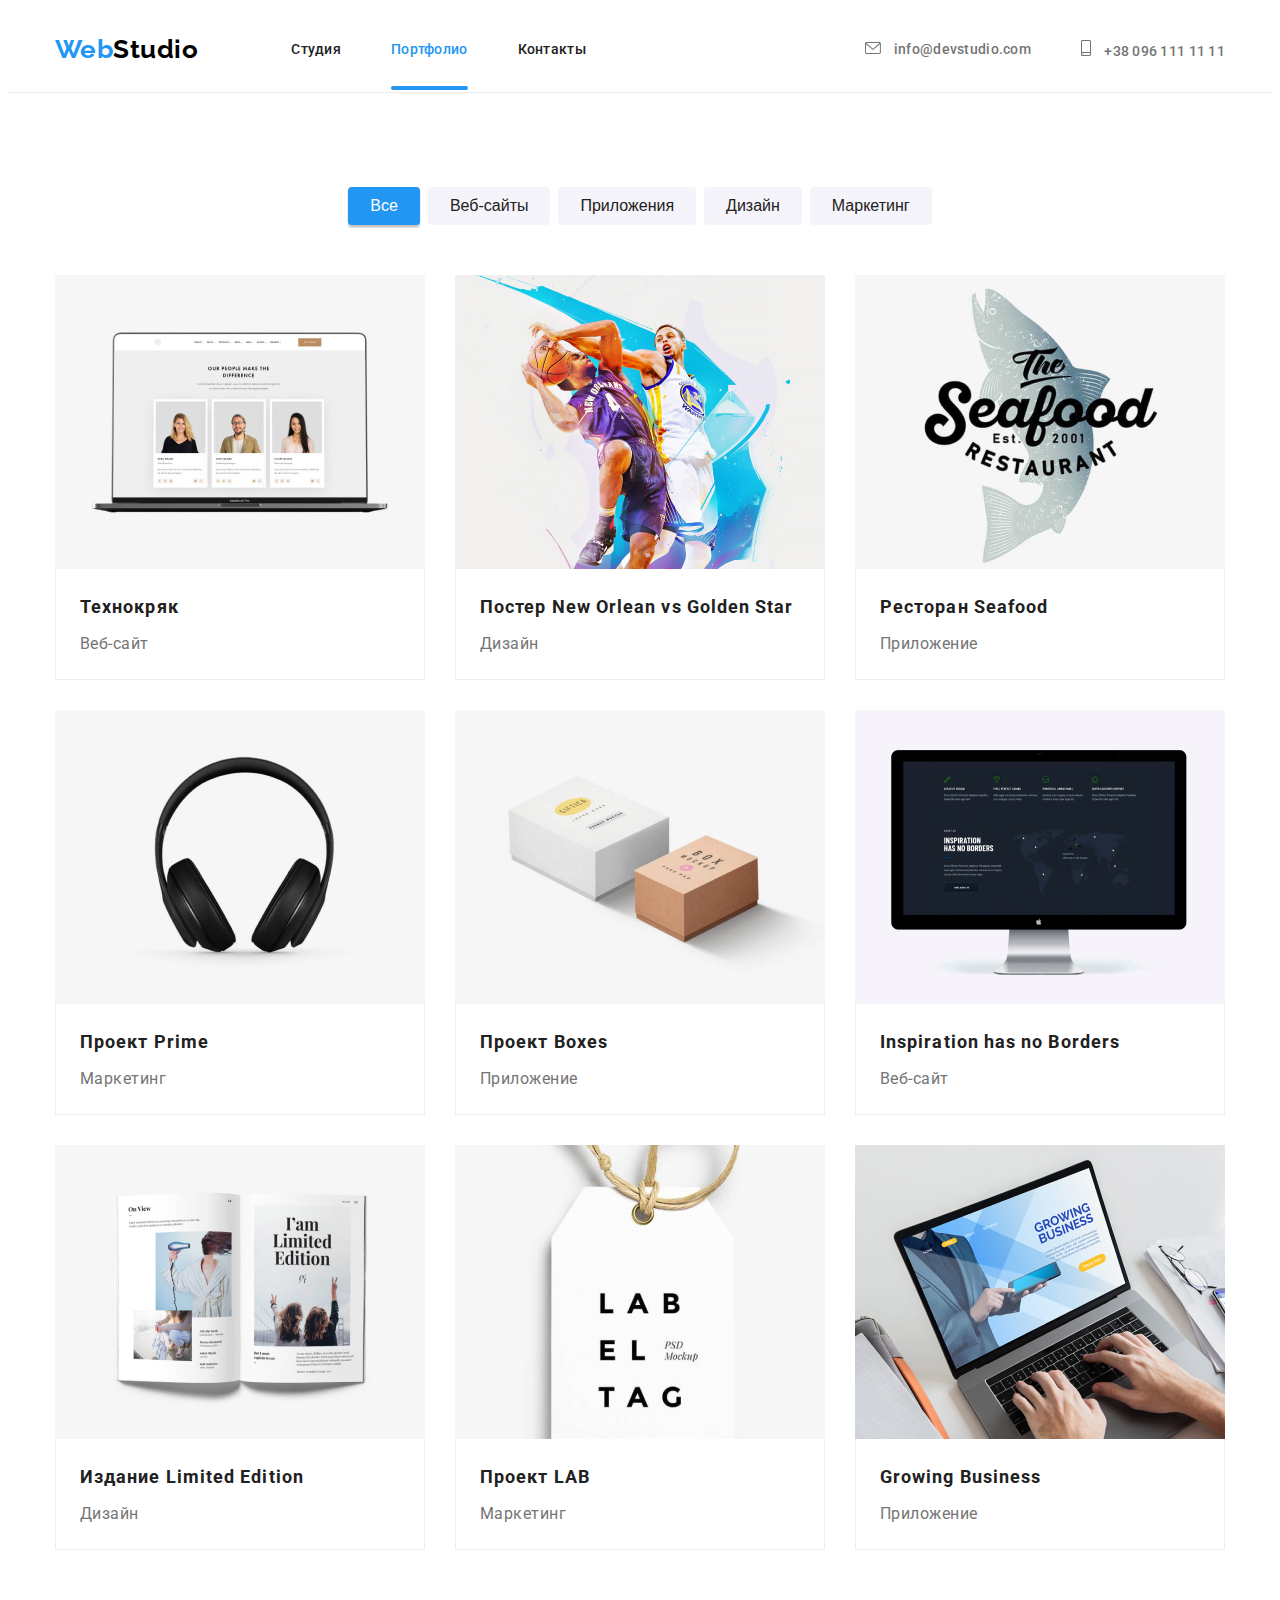
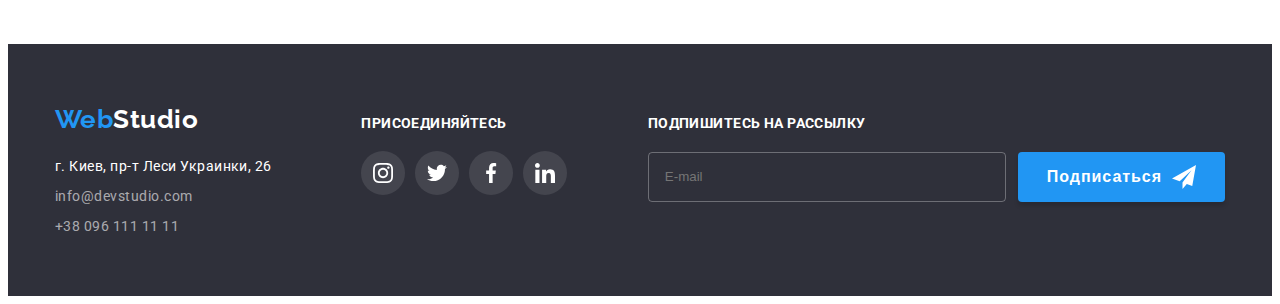
==== portfolio.html @ bd9b0e16 "Клонирует репозиторий" ====
<!DOCTYPE html>
<html lang="ru">
  <head>
    <meta charset="UTF-8" />
    <meta name="viewport" content="width=device-width, initial-scale=1.0" />
    <title>Портфолио</title>
    <link
      rel="stylesheet"
      href="https://cdnjs.cloudflare.com/ajax/libs/modern-normalize/1.0.0/modern-normalize.css"
      integrity="sha512-Zx6MlUMKSVJoQ+83OwhdILe8cSEsCzfqThJd7J/VA2UrK6Ctj85p+xzqfyuNXE5B1k25uUdmJ2OzItbBy9GHAQ=="
      crossorigin="anonymous"
    />
    <link rel="preconnect" href="https://fonts.gstatic.com" />
    <link
      href="https://fonts.googleapis.com/css2?family=Raleway:wght@700&family=Roboto:wght@400;500;700;900&display=swap"
      rel="stylesheet"
    />
    <link rel="stylesheet" href="./css/styles.css" />
  </head>
  <body>
    <!-- шапка с навигацией -->
    <header class="header header-line">
      <div class="container header-style">
        <nav class="nav-flex">
          <a href="./index.html" class="logo"
            >Web<span class="h-studio">Studio</span></a
          >
          <ul class="site-nav">
            <li class="item">
              <a href="./index.html" class="header-link">Студия</a>
            </li>
            <li class="item">
              <a href="./portfolio.html" class="header-link current"
                >Портфолио</a
              >
            </li>
            <li class="item"><a href="#" class="header-link">Контакты</a></li>
          </ul>
        </nav>
        <ul class="container-contacts">
          <li class="item">
            <a
              href="mailto:info@devstudio.com"
              class="header-link contact-me mail"
            >
              <svg class="header-icon" width="16" height="12">
                <use href="./images/icons/symbol-defs.svg#mail"></use>
              </svg>
              info@devstudio.com</a
            >
          </li>
          <li class="item">
            <a href="tel:+380961111111" class="header-link contact-me tel">
              <svg class="header-icon" width="10" height="16">
                <use href="./images/icons/symbol-defs.svg#smartphone"></use>
              </svg>
              +38 096 111 11 11</a
            >
          </li>
        </ul>
      </div>
    </header>

    <main>
      <section class="section portfolio-items">
        <div class="container">
          <h1 class="section-title visually-hidden">Портфолио</h1>
          <!-- кнопки фильтра -->

          <ul class="filter-items">
            <li class="item">
              <button type="button" class="button-secondary current">
                Все
              </button>
            </li>
            <li class="item">
              <button type="button" class="button-secondary">Веб-сайты</button>
            </li>
            <li class="item">
              <button type="button" class="button-secondary">Приложения</button>
            </li>
            <li class="item">
              <button type="button" class="button-secondary">Дизайн</button>
            </li>
            <li class="item">
              <button type="button" class="button-secondary">Маркетинг</button>
            </li>
          </ul>

          <!-- ссылки на работы -->
          <h2 class="section-title visually-hidden">Примеры работ</h2>
          <ul class="portfolio-list">
            <li class="item">
              <a class="portfolio-link" href="#"
                ><div class="portfolio-image">
                  <img
                    src="./images/prtf/prtf1.jpg"
                    alt="Ноутбук с фотографиями людей"
                  />
                  <div class="overlay">
                    <p class="text-portfolio">
                      Технокряк это современная площадка распространения
                      коронавируса. Компании используют эту платформу для
                      цифрового шпионажа и атак на защищённые сервера
                      конкурентов.
                    </p>
                  </div>
                </div>
                <div class="item-description">
                  <h3 class="title">Технокряк</h3>
                  <p class="portfolio-index">Веб-сайт</p>
                </div></a
              >
            </li>
            <li class="item">
              <a class="portfolio-link" href="#"
                ><div class="portfolio-image">
                  <img
                    src="./images/prtf/prtf2.jpg"
                    alt="Два баскетболиста борются за мяч"
                  />
                  <div class="overlay">
                    <p class="text-portfolio">
                      Lorem ipsum dolor sit amet consectetur adipisicing elit.
                      Facilis officia tempora molestias commodi corporis. Sequi
                      laudantium amet deserunt at ipsa atque accusamus enim eos
                      ullam animi, consequatur tenetur perspiciatis
                      necessitatibus!
                    </p>
                  </div>
                </div>
                <div class="item-description">
                  <h3 class="title">Постер New Orlean vs Golden Star</h3>
                  <p class="portfolio-index">Дизайн</p>
                </div></a
              >
            </li>
            <li class="item">
              <a class="portfolio-link" href="#"
                ><div class="portfolio-image">
                  <img
                    src="./images/prtf/prtf3.jpg"
                    alt="Текст на фоне трафарета рыбы"
                  />
                  <div class="overlay">
                    <p class="text-portfolio">
                      Lorem ipsum dolor sit amet consectetur, adipisicing elit.
                      Inventore fuga accusamus eaque magnam soluta aut ducimus
                      dignissimos id blanditiis eveniet natus libero laboriosam
                      doloremque suscipit, optio vitae atque, dolorem non.
                    </p>
                  </div>
                </div>
                <div class="item-description">
                  <h3 class="title">Ресторан Seafood</h3>
                  <p class="portfolio-index">Приложение</p>
                </div></a
              >
            </li>
            <li class="item">
              <a class="portfolio-link" href="#"
                ><div class="portfolio-image">
                  <img src="./images/prtf/prtf4.jpg" alt="Наушники" />
                  <div class="overlay">
                    <p class="text-portfolio">
                      Lorem ipsum dolor sit amet consectetur, adipisicing elit.
                      Inventore fuga accusamus eaque magnam soluta aut ducimus
                      dignissimos id blanditiis eveniet natus libero laboriosam
                      doloremque suscipit, optio vitae atque, dolorem non.
                    </p>
                  </div>
                </div>
                <div class="item-description">
                  <h3 class="title">Проект Prime</h3>
                  <p class="portfolio-index">Маркетинг</p>
                </div></a
              >
            </li>
            <li class="item">
              <a class="portfolio-link" href="#"
                ><div class="portfolio-image">
                  <img
                    src="./images/prtf/prtf5.jpg"
                    alt="Две картонные коробки"
                  />
                  <div class="overlay">
                    <p class="text-portfolio">
                      Lorem ipsum dolor sit amet consectetur, adipisicing elit.
                      Inventore fuga accusamus eaque magnam soluta aut ducimus
                      dignissimos id blanditiis eveniet natus libero laboriosam
                      doloremque suscipit, optio vitae atque, dolorem non.
                    </p>
                  </div>
                </div>
                <div class="item-description">
                  <h3 class="title">Проект Boxes</h3>
                  <p class="portfolio-index">Приложение</p>
                </div></a
              >
            </li>
            <li class="item">
              <a class="portfolio-link" href="#"
                ><div class="portfolio-image">
                  <img src="./images/prtf/prtf6.jpg" alt="Монитор" />
                  <div class="overlay">
                    <p class="text-portfolio">
                      Lorem ipsum dolor sit amet consectetur, adipisicing elit.
                      Inventore fuga accusamus eaque magnam soluta aut ducimus
                      dignissimos id blanditiis eveniet natus libero laboriosam
                      doloremque suscipit, optio vitae atque, dolorem non.
                    </p>
                  </div>
                </div>
                <div class="item-description">
                  <h3 class="title">Inspiration has no Borders</h3>
                  <p class="portfolio-index">Веб-сайт</p>
                </div></a
              >
            </li>
            <li class="item">
              <a class="portfolio-link" href="#"
                ><div class="portfolio-image">
                  <img src="./images/prtf/prtf7.jpg" alt="Розкрытый журнал" />
                  <div class="overlay">
                    <p class="text-portfolio">
                      Lorem ipsum dolor sit amet consectetur, adipisicing elit.
                      Inventore fuga accusamus eaque magnam soluta aut ducimus
                      dignissimos id blanditiis eveniet natus libero laboriosam
                      doloremque suscipit, optio vitae atque, dolorem non.
                    </p>
                  </div>
                </div>
                <div class="item-description">
                  <h3 class="title">Издание Limited Edition</h3>
                  <p class="portfolio-index">Дизайн</p>
                </div></a
              >
            </li>
            <li class="item">
              <a class="portfolio-link" href="#"
                ><div class="portfolio-image">
                  <img src="./images/prtf/prtf8.jpg" alt="Бирка одежды" />
                  <div class="overlay">
                    <p class="text-portfolio">
                      Lorem ipsum dolor sit amet consectetur, adipisicing elit.
                      Inventore fuga accusamus eaque magnam soluta aut ducimus
                      dignissimos id blanditiis eveniet natus libero laboriosam
                      doloremque suscipit, optio vitae atque, dolorem non.
                    </p>
                  </div>
                </div>
                <div class="item-description">
                  <h3 class="title">Проект LAB</h3>
                  <p class="portfolio-index">Маркетинг</p>
                </div></a
              >
            </li>
            <li class="item">
              <a class="portfolio-link" href="#"
                ><div class="portfolio-image">
                  <img
                    src="./images/prtf/prtf9.jpg"
                    alt="Человек работает за ноутбуком, круплый план"
                  />
                  <div class="overlay">
                    <p class="text-portfolio">
                      Lorem ipsum dolor sit amet consectetur, adipisicing elit.
                      Inventore fuga accusamus eaque magnam soluta aut ducimus
                      dignissimos id blanditiis eveniet natus libero laboriosam
                      doloremque suscipit, optio vitae atque, dolorem non.
                    </p>
                  </div>
                </div>
                <div class="item-description">
                  <h3 class="title">Growing Business</h3>
                  <p class="portfolio-index">Приложение</p>
                </div>
              </a>
            </li>
          </ul>
        </div>
      </section>
    </main>

    <!--подвал-->
    <footer class="footer">
      <div class="container">
        <div class="adress-box">
          <a href="./index.html" class="logo"
            >Web<span class="f-studio">Studio</span></a
          >
          <address class="adress">
            <span class="link">г. Киев, пр-т Леси Украинки, 26</span>
            <a class="link" href="mailto:info@devstudio.com"
              >info@devstudio.com</a
            >
            <a class="link" href="tel:+380961111111">+38 096 111 11 11</a>
          </address>
        </div>
        <div class="footer-social">
          <p class="join-in-social">присоединяйтесь</p>
          <ul class="social-list">
            <li class="list">
              <a
                class="icon-link"
                aria-label="instagram"
                href="https://www.instagram.com/sviatoslav.vakarchuk/?hl=uk"
              >
                <svg class="social-icon" width="20" height="20">
                  <use href="./images/icons/symbol-defs.svg#instagram"></use>
                </svg>
              </a>
            </li>
            <li class="list">
              <a
                class="icon-link"
                aria-label="twitter"
                href="https://twitter.com/s_vakarchuk?ref_src=twsrc%5Egoogle%7Ctwcamp%5Eserp%7Ctwgr%5Eauthor"
              >
                <svg class="social-icon" width="20" height="20">
                  <use href="./images/icons/symbol-defs.svg#twitter"></use>
                </svg>
              </a>
            </li>
            <li class="list">
              <a
                class="icon-link"
                aria-label="facebook"
                href="https://www.facebook.com/sviatoslav.vakarchuk/"
              >
                <svg class="social-icon" width="20" height="20">
                  <use href="./images/icons/symbol-defs.svg#facebook"></use>
                </svg>
              </a>
            </li>
            <li class="list">
              <a
                class="icon-link"
                aria-label="linkedin"
                href="https://ua.linkedin.com/"
              >
                <svg class="social-icon" width="20" height="20">
                  <use href="./images/icons/symbol-defs.svg#linkedin"></use>
                </svg>
              </a>
            </li>
          </ul>
        </div>
        <div class="join-spam">
          <div class="input-position">
            <label for="f-email">
              <span class="text">Подпишитесь на рассылку</span>
              <input
                class="input"
                type="email"
                name="email"
                id="f-email"
                placeholder="E-mail"
              />
            </label>
          </div>
          <div class="b-container">
            <button class="f-button">
              <span class="text">Подписаться</span>
              <svg class="icon-send" width="24" height="24">
                <use href="./images/icons/symbol-defs.svg#icon-send"></use>
              </svg>
            </button>
          </div>
        </div>
      </div>
    </footer>
  </body>
</html>
---- css/styles.css ----
/* common */

*,
*::before,
*::after {
  box-sizing: border-box;
}

:root {
  --main-text-color: #757575;
  --secondary-text-color: #212121;
  --accent-color: #2196f3;

  --animation-duration: 250ms;
  --animation-type: cubic-bezier(0.4, 0, 0.2, 1);
}

body {
  background-color: #ffffff;
  color: #757575;
  font-family: Roboto, sans-serif;
  letter-spacing: 0.03em;
}

ul {
  list-style: none;
  margin-top: 0;
  margin-bottom: 0;
  padding: 0;
}

a {
  text-decoration: none;
  outline: none;
}

p,
h3,
h2 {
  margin-top: 0;
  margin-bottom: 0;
}

img {
  display: block;
  max-width: 100%;
  height: auto;
}

.container {
  /* outline: 2px solid gold; */
  width: 1200px;
  margin: 0 auto;
  padding-right: 15px;
  padding-left: 15px;
}

.section-title {
  color: var(--secondary-text-color);
  font-weight: 700;
  font-size: 36px;
  line-height: 1.17;
  text-align: center;
  letter-spacing: 0.03em;
}
/* основной цвет текста 757575, 100 % */
/* вторичный цвет текста 212121, 100 % */
/* акцент 2196F3, 100 % */
/* лого хедер 000000, 100 % */

/* фон FFFFFF, 100% */
/* футер + герой 2F303A, 100% */

/* хедер */
/* стилизация лого */
.header > .container {
  display: flex;
  align-items: center;
}

.logo {
  color: var(--accent-color);
  font-family: Raleway;

  font-weight: 700;
  font-size: 26px;
  line-height: 1.2;
  margin-right: 93px;
}
.h-studio {
  color: #000000;
}
.f-studio {
  color: #ffffff;
}
/* навигация */
.nav-flex {
  display: flex;
  align-items: center;
}
.site-nav {
  display: flex;
}
.site-nav > .item:not(:last-child) {
  margin-right: 50px;
}

.header-link {
  padding: 32px 0;
  display: block;
  transition: color var(--animation-duration) var(--animation-type);
}

.site-nav .header-link {
  position: relative;
}

.site-nav .header-link::after {
  content: '';

  position: absolute;
  bottom: 0;
  left: 0;
  display: block;
  width: 100%;
  height: 4px;
  border-bottom-left-radius: 2px;
  border-bottom-right-radius: 2px;
  border-top-left-radius: 2px;
  border-top-right-radius: 2px;
  background-color: var(--accent-color);
  opacity: 0;

  transition: opacity var(--animation-duration) var(--animation-type);
}

.current.header-link::after,
.site-nav .header-link:focus::after,
.site-nav .header-link:hover::after {
  opacity: 1;
}

.site-nav a {
  color: var(--secondary-text-color);

  font-weight: 500;
  font-size: 14px;
  line-height: 1.14;
  letter-spacing: 0.02em;

  /* background-color: tomato; */
}

.site-nav .current {
  color: var(--accent-color);
}

.site-nav a:hover,
.site-nav a:focus {
  cursor: pointer;
  color: var(--accent-color);
}

/* контакты хедер */

.container-contacts {
  display: flex;
  margin-left: auto;
  margin-right: 0;
  align-items: center;
}

.container-contacts .item {
  display: flex;
  align-items: center;
  /* fill: currentColor; */
}

.header-icon {
  margin-right: 10px;
  fill: currentColor;
}
.contact-me {
  color: var(--main-text-color);

  font-weight: 500;
  font-size: 14px;
  line-height: 1.14;
  letter-spacing: 0.02em;
  transition: color var(--animation-duration) var(--animation-type);
}

.mail {
  margin-left: auto;
  margin-right: 50px;
}
.tel {
  margin-right: 0;
  margin-left: 0;
}

.contact-me:hover,
.contact-me:focus {
  cursor: pointer;
  color: var(--accent-color);
}

/* герой */
.hero {
  /* background-color: #2f303a; */
  background-color: #c4c4c4;
  color: #ffffff;
}
.hero-bg-img {
  max-width: 1600px;
  height: 600px;
  background-image: linear-gradient(
      to right,
      rgba(47, 48, 58, 0.4),
      rgba(47, 48, 58, 0.4)
    ),
    url('../images/hero/hero-bg-img.jpg');
  margin-right: auto;
  margin-left: auto;
}

.hero .container {
  text-align: center;
  padding-top: 200px;
  padding-bottom: 200px;
}

.hero-title {
  font-weight: 900;
  font-size: 44px;
  line-height: 1.36;
  letter-spacing: 0.06em;
  text-transform: uppercase;
  margin: 0 auto;

  width: 696px;
}

.button {
  width: 200px;
  height: 50px;
  border-radius: 4px;
  border: none;
  cursor: pointer;
  margin-top: 30px;

  background-color: var(--accent-color);
  color: #ffffff;
  font-family: inherit;

  font-weight: 700;
  font-size: 16px;
  line-height: 1.87;
  letter-spacing: 0.06em;
}

/* модальное окно с формами */

.backdrop {
  position: fixed;
  top: 0;
  left: 0;
  width: 100%;
  height: 100%;
  background-color: rgba(0, 0, 0, 0.2);

  transition: opacity var(--animation-duration) var(--animation-type);
}

.modal {
  position: absolute;

  display: flex;
  flex-direction: column;
  align-items: center;
  padding-bottom: 40px;

  width: 528px;

  left: 50%;
  top: 50%;
  transform: translate(-50%, -50%);

  background-color: #ffffff;
  box-shadow: 0px 1px 3px rgba(0, 0, 0, 0.12), 0px 1px 1px rgba(0, 0, 0, 0.14),
    0px 2px 1px rgba(0, 0, 0, 0.2);
  border-radius: 4px;
}

.close-modal {
  margin-top: 8px;
  margin-right: 8px;
  margin-left: auto;
  cursor: pointer;

  height: 30px;
  width: 30px;
  border-radius: 50%;
  border: 1px solid rgba(0, 0, 0, 0.1);
  background-color: #ffffff;

  transition: color var(--animation-duration) var(--animation-type);
}

.close-modal:hover,
.close-modal:focus {
  color: var(--accent-color);
}

.modal .title {
  margin-top: 2px;
  /* margin-left: 40px;
  margin-right: 40px; */
  font-weight: 700;
  font-size: 20px;
  line-height: 1.15;
  letter-spacing: 0.03em;
  color: var(--secondary-text-color);
}

.modal-form {
  width: 448px;
  margin-top: 12px;
}

.modal-form .item:not(:last-child) {
  margin-bottom: 12px;
}

.form-name {
  display: block;
  font-weight: 400;
  font-size: 12px;
  line-height: 1.17;
  letter-spacing: 0.01em;
  color: var(--main-text-color);
}

.icon-position {
  position: relative;
  margin-top: 4px;
}

.modal-icon {
  position: absolute;
  left: 14px;
  top: 50%;
  transform: translateY(-50%);

  transition: fill var(--animation-duration) var(--animation-type);
}

.input {
  display: block;

  width: 100%;
  border: 1px solid rgba(33, 33, 33, 0.2);
  border-radius: 4px;
  padding-top: 10px;
  padding-bottom: 10px;
  padding-left: 42px;

  transition: border var(--animation-duration) var(--animation-type);
}

.item:focus-within .input,
.item:focus-within .modal-icon,
.item:hover .input,
.item:hover .modal-icon {
  cursor: pointer;
  border-color: var(--accent-color);
  fill: var(--accent-color);
}

.textarea::placeholder {
  font-size: 12px;
  line-height: 1.167;
  letter-spacing: 0.01em;

  color: rgba(117, 117, 117, 0.5);
}
.textarea {
  display: block;
  padding: 11px 16px;
  resize: none;
  width: 100%;

  border: 1px solid rgba(33, 33, 33, 0.2);
  border-radius: 4px;
}

.checkbox-btn .form-name {
  font-weight: 400;
  font-size: 14px;
  line-height: 1.7;
  letter-spacing: 0.03em;

  color: var(--main-text-color);
}

.form-name .link {
  color: var(--accent-color);
  text-decoration: underline;
}

.ghost-icon::before {
  content: '';
  display: inline-flex;
  margin-right: 8.38px;
  background-image: url(../images/icons/checkbox.svg);
  width: 16px;
  height: 15px;
}

.checkbox:checked + .ghost-icon::before {
  background-image: url(../images/icons/checkbox-check.svg);
}

.checkbox-btn {
  display: flex;
  flex-direction: column;
  align-items: center;
  margin-top: 20px;
}

.submit-btn {
  margin-top: 30px;
  background-color: var(--accent-color);
  box-shadow: 0px 4px 4px rgba(0, 0, 0, 0.15);
  border-radius: 4px;
  border: none;
}

.submit-btn .text {
  display: block;
  font-weight: 700;
  font-size: 16px;
  line-height: 1.87;
  text-align: center;
  letter-spacing: 0.06em;
  color: #ffffff;
  padding: 10px 55px;
}

.is-hidden {
  opacity: 0;
  pointer-events: none;
}

/* особенности */
.visually-hidden {
  position: absolute;
  clip: rect(0 0 0 0);
  width: 1px;
  height: 1px;
  margin: -1px;
}

.section-features {
  padding-top: 96px;
  /* padding-bottom: 94px; */
}

.features-list {
  display: flex;
  text-align: left;
}

.features-list .item::before {
  content: '';
  display: inline-block;
  background-color: #f5f4fa;
  width: 270px;
  height: 120px;
  margin-bottom: 30px;
  border-radius: 4px;
  background-position: 50% 50%;
  background-repeat: no-repeat;
  background-size: 70px 70px;
}
.features-list .antena::before {
  background-image: url('../images/icons/antena.svg');
}

.features-list .clock::before {
  background-image: url('../images/icons/clock.svg');
}

.features-list .diagram::before {
  background-image: url('../images/icons/diagram.svg');
}

.features-list .astronaut::before {
  background-image: url('../images/icons/astronaut.svg');
}

.features-list > .item:not(:last-child) {
  margin-right: 30px;
}

.features-list .title {
  color: var(--secondary-text-color);
  font-weight: 700;
  font-size: 14px;
  line-height: 1.14;
  text-transform: uppercase;
}

.features-list .text {
  font-weight: 400;
  font-size: 14px;
  line-height: 1.71;
  margin-top: 10px;
}

/* чем мы занимаемся */
.work-description {
  padding-top: 94px;
  padding-bottom: 94px;
}

/* .container > .what-we-do {
  width: 376px;
  margin-left: auto;
  margin-right: auto;
} */

.description-list {
  display: flex;
  margin-top: 50px;
}

.description-list .item {
  position: relative;
  width: 370px;
}

.overlay .text {
  font-weight: bold;
  font-size: 14px;
  line-height: 1.14;
  text-align: center;
  letter-spacing: 0.03em;
  text-transform: uppercase;
  color: #ffffff;
}

.description-list .overlay {
  position: absolute;
  left: 0;
  bottom: 0;
  width: 100%;
  padding-top: 27px;
  padding-bottom: 27px;
  background-color: rgba(47, 48, 58, 0.8);
}

.description-list .item:not(:last-child) {
  margin-right: 30px;
}

/* наша команда */
.our-team {
  background-color: #f5f4fa;
  padding-top: 94px;
  padding-bottom: 94px;
}

/* .container .team {
  width: 264px;
  margin-left: auto;
  margin-right: auto;
} */

.ot-list {
  display: flex;
  justify-content: space-around;
  margin-top: 50px;
}

.ot-list .item {
  background-color: #fff;
  border-radius: 0 0 4px 4px;
  box-shadow: 0px 1px 3px rgba(0, 0, 0, 0.12), 0px 1px 1px rgba(0, 0, 0, 0.14),
    0px 2px 1px rgba(0, 0, 0, 0.2);
}
.ot-list .item:not(:last-child) {
  margin-right: 30px;
}

.ot-list .title {
  color: var(--secondary-text-color);
  font-weight: 500;
  font-size: 16px;
  line-height: 1.9;
  text-align: center;
  margin-top: 30px;
  height: 19px;
}
.ot-list .position {
  font-weight: 400;
  font-size: 16px;
  line-height: 1.9;
  text-align: center;
  margin-top: 10px;
  margin-bottom: 16px;
  height: 19px;
}

.item .social-list {
  margin-left: 32px;
  margin-right: 32px;
  margin-bottom: 30px;
}

.social-list {
  display: flex;
  /* width: 270px; */
  padding: 0;
  margin: 0;
}

.social-list .list:not(:last-child) {
  margin-right: 10px;
}

.icon-link {
  display: inline-flex;
  align-items: center;
  justify-content: center;
  padding: 0;
  border: none;
  height: 44px;
  width: 44px;
  border-radius: 50%;
  background-color: #ffffff;
  color: #afb1b8;
  transition: all var(--animation-duration) var(--animation-type);
}

.social-icon {
  fill: currentColor;
}

.icon-link:hover,
.icon-link:focus {
  background-color: var(--accent-color);
  color: #ffffff;
}

/* постоянные клиенты */

.container-clients {
  padding-top: 94px;
  padding-bottom: 94px;
}

.list-clients {
  display: flex;

  margin-top: 50px;
}

.item-client {
  display: flex;
}

.link-client {
  border: 1px solid #afb1b8;
  border-radius: 4px;
  width: 170px;
  height: 90px;

  display: inline-flex;
  align-items: center;
  justify-content: center;
  color: #afb1b8;
  transition: all var(--animation-duration) var(--animation-type);
}

.icon-client {
  fill: currentColor;
}

.link-client:hover,
.link-client:focus {
  color: var(--accent-color);
  border-color: var(--accent-color);
}

.item-client:not(:last-child) {
  margin-right: 30px;
}

/* подвал */
.footer {
  background-color: #2f303a;
  padding-top: 60px;
  padding-bottom: 60px;
}

.footer .container {
  display: flex;
  align-items: baseline;
}

.adress-box {
  display: flex;
  flex-direction: column;
  align-items: flex-start;
}

.adress {
  display: flex;
  flex-direction: column;
  align-items: flex-start;
  color: #ffffff;
  font-style: normal;
  font-weight: 400;
  font-size: 14px;
  line-height: 1.71;
  margin-top: 20px;
}
.adress .link {
  height: 21px;
}

.adress .link:not(:first-child) {
  margin-top: 9px;
}

.adress a {
  color: rgba(255, 255, 255, 0.6);
  font-weight: 400;
  font-size: 14px;
  line-height: 1.71;
}

.join-in-social {
  text-transform: uppercase;
  color: #ffffff;
  font-style: normal;
  font-weight: 700;
  font-size: 14px;
  line-height: 1.14;
  letter-spacing: 0.03em;
}

.footer-social {
  margin-left: 70px;
  /* margin-top: 12px; */
}

.footer-social .social-list {
  margin-top: 20px;
}

.footer-social .icon-link {
  background-color: rgba(255, 255, 255, 0.1);
  color: #ffffff;
  transition: background-color var(--animation-duration) var(--animation-type);
}

.social-icon {
  fill: currentColor;
}

.footer-social .icon-link:hover,
.footer-social .icon-link:focus {
  background-color: var(--accent-color);
}

.join-spam {
  display: flex;
  margin-right: 0;
  margin-left: auto;
}

.input-position {
  width: 358px;
  margin-right: 12px;
}

.input-position .input {
  padding-left: 16px;
  height: 50px;
  border: 1px solid rgba(255, 255, 255, 0.3);
  border-radius: 4px;
  margin-top: 20px;
  background-color: transparent;
  color: #ffffff;
}

.join-spam .text {
  font-weight: 700;
  font-size: 14px;
  line-height: 1.14;
  letter-spacing: 0.03em;
  text-transform: uppercase;
  color: #ffffff;
}

.b-container {
  display: flex;
}

.f-button {
  display: flex;
  align-items: center;
  text-align: center;

  /* width: 200px;
  height: 50px; */
  border-radius: 4px;
  border: none;
  cursor: pointer;

  padding: 10px 29px;

  background-color: var(--accent-color);
  color: #ffffff;
  box-shadow: 0px 4px 4px rgba(0, 0, 0, 0.15);
  align-self: flex-end;
}

.f-button .text {
  display: block;
  text-transform: none;
  font-weight: 700;
  font-size: 16px;
  line-height: 1.87;
  letter-spacing: 0.06em;
}

.icon-send {
  fill: currentColor;
  margin-left: 10px;
}

/* нижнее подчеркивание хедера в портфолио */
.header-line {
  border-bottom: 1px solid #ececec;
}

/* кнопки портфолио */
.portfolio-items {
  padding-top: 94px;
  padding-bottom: 94px;
}

.filter-items {
  display: flex;
  justify-content: center;
  margin-bottom: 50px;
}

.button-secondary {
  background-color: #f5f4fa;
  color: var(--secondary-text-color);
  font-weight: 500;
  font-size: 16px;
  line-height: 1.62;
  cursor: pointer;
  padding: 6px 22px;
  border: none;
  border-radius: 4px;

  text-align: center;

  transition: all var(--animation-duration) var(--animation-type);
}

.filter-items .item:not(:last-child) {
  margin-right: 8px;
}

.filter-items .current,
.button-secondary:hover,
.button-secondary:focus {
  background-color: var(--accent-color);
  color: #ffffff;
  box-shadow: 0px 2px 2px 0px rgba(0, 0, 0, 0.12),
    0px 1px 2px 0px rgba(0, 0, 0, 0.08), 0px 3px 1px 0px rgba(0, 0, 0, 0.1);
}

/* портфолио */

.portfolio-list {
  /* margin-top: 50px; */
  display: flex;
  flex-wrap: wrap;
  margin-right: -30px;
  margin-top: -30px;
  /* justify-content: space-around; */
}

.portfolio-list .item {
  text-align: left;
  margin-right: 30px;
  margin-top: 30px;
  flex-basis: calc(100% / 3 - 30px);
}

.portfolio-link {
  display: block;
  transition: box-shadow var(--animation-duration) var(--animation-type);
}

.portfolio-image {
  position: relative;
  overflow: hidden;
}

.text-portfolio {
  font-weight: 400;
  font-size: 18px;
  line-height: 1.56;
  letter-spacing: 0.03em;
  color: #ffffff;
  text-align: left;
}

.portfolio-image .overlay {
  position: absolute;

  display: flex;

  width: 100%;
  height: 294px;
  background: rgba(33, 150, 243, 0.9);
  padding-right: 24px;
  padding-left: 24px;
  transition: transform var(--animation-duration) var(--animation-type);
  align-items: center;
}

.portfolio-link:focus .overlay,
.portfolio-link:hover .overlay {
  transform: translateY(-100%);
}

.portfolio-link:hover,
.portfolio-link:focus {
  box-shadow: 1px 4px 6px 0px rgba(0, 0, 0, 0.16),
    0px 4px 4px 0px rgba(0, 0, 0, 0.06), 0px 1px 1px 0px rgba(0, 0, 0, 0.12);
}

/* .portfolio-list .item:not(:nth-child(-n + 3)) {
  margin-top: 30px;
} */

.item-description {
  border-right: 1px solid #eeeeee;
  border-bottom: 1px solid #eeeeee;
  border-left: 1px solid #eeeeee;
  padding: 20px 24px;
}

.portfolio-list .title {
  color: var(--secondary-text-color);

  font-weight: 700;
  font-size: 18px;
  line-height: 2;
  letter-spacing: 0.06em;
}

.portfolio-index {
  color: var(--main-text-color);
  font-weight: 400;
  font-size: 16px;
  line-height: 1.87;
  display: inline-block;
  margin-top: 4px;
}
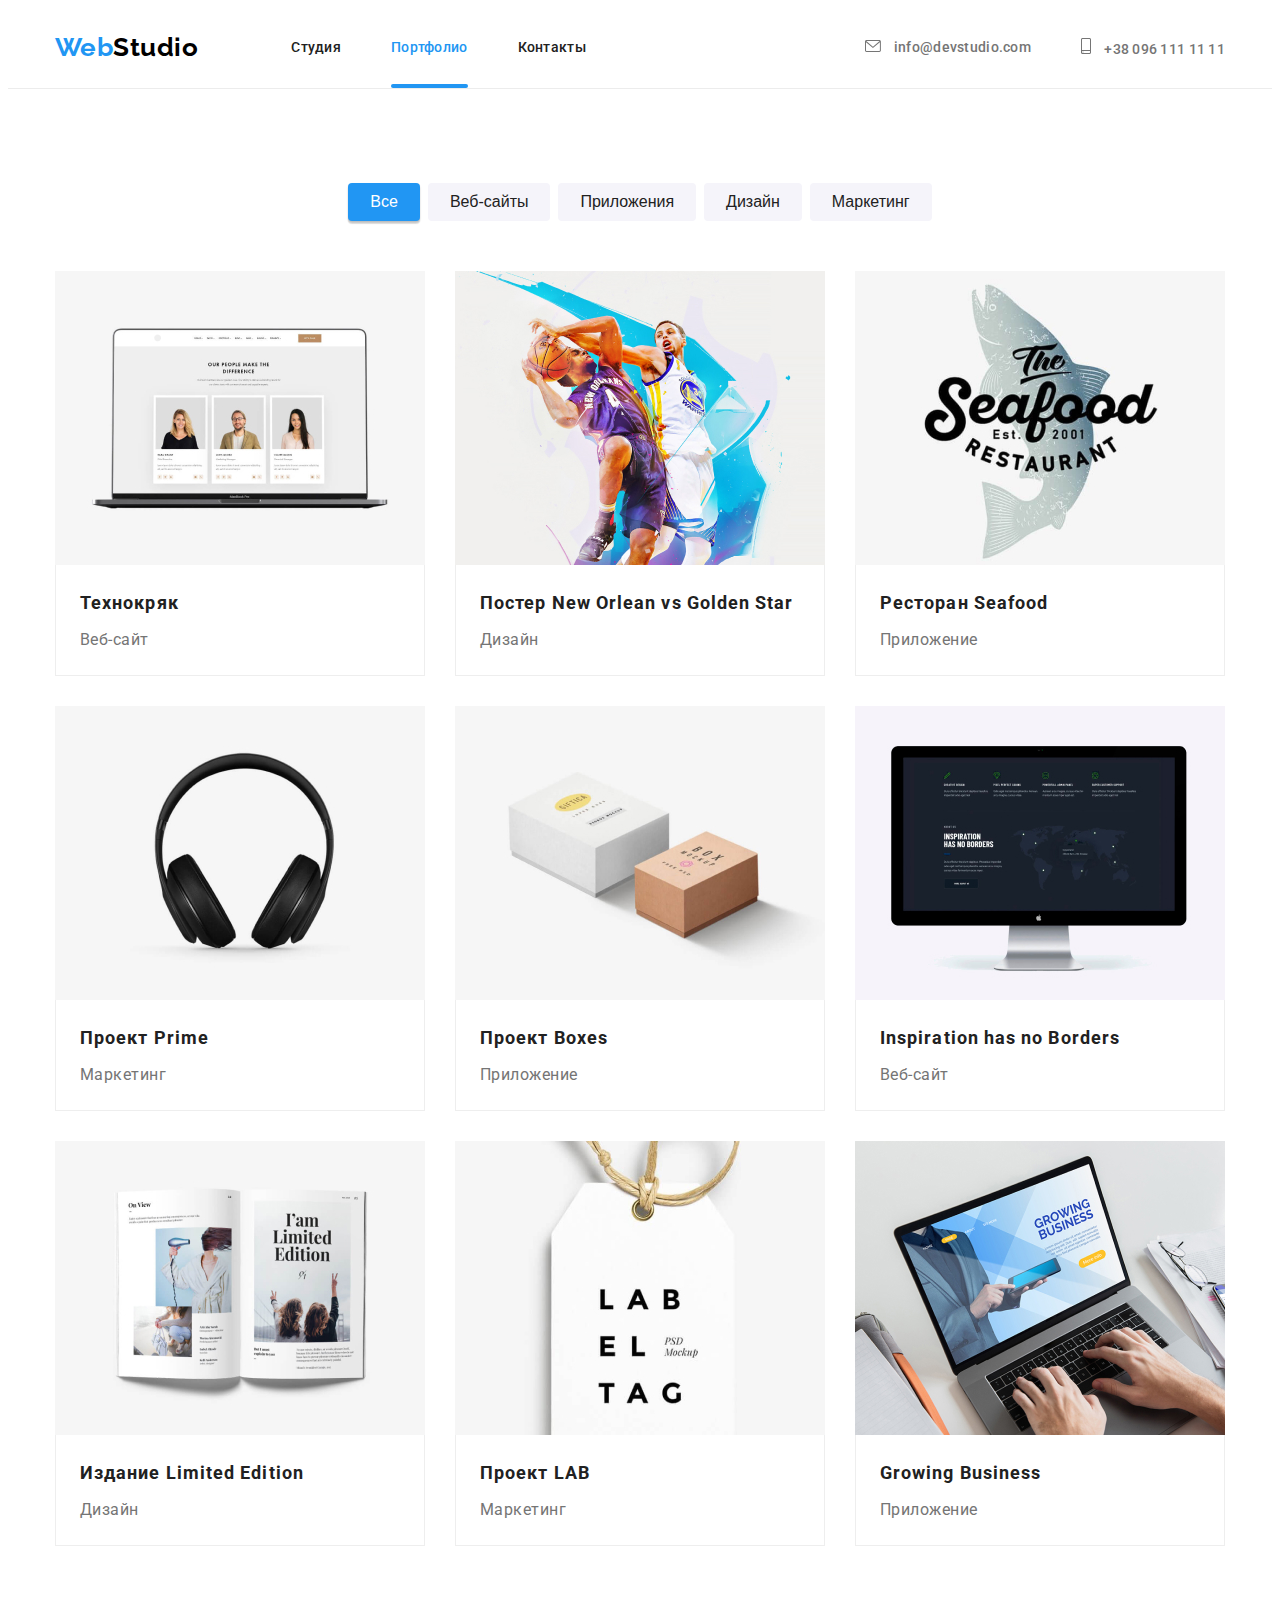
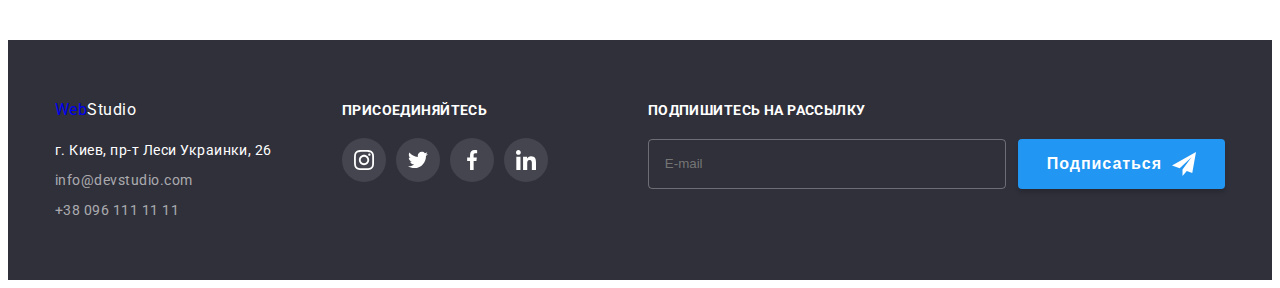
==== commit f39f5b61: "меняет класы в хедере портфолио по БЭМу" ====
--- a/portfolio.html
+++ b/portfolio.html
@@ -20,38 +20,38 @@
   <body>
     <!-- шапка с навигацией -->
     <header class="header header-line">
-      <div class="container header-style">
-        <nav class="nav-flex">
-          <a href="./index.html" class="logo"
-            >Web<span class="h-studio">Studio</span></a
+      <div class="container header-container">
+        <nav class="navigation">
+          <a href="./index.html" class="navigation-logo"
+            >Web<span class="navigation-text">Studio</span></a
           >
-          <ul class="site-nav">
-            <li class="item">
+          <ul class="navigation-list">
+            <li class="navigation-item">
               <a href="./index.html" class="header-link">Студия</a>
             </li>
-            <li class="item">
-              <a href="./portfolio.html" class="header-link current"
+            <li class="navigation-item">
+              <a href="./portfolio.html" class="header-link navigation-current"
                 >Портфолио</a
               >
             </li>
-            <li class="item"><a href="#" class="header-link">Контакты</a></li>
+            <li class="navigation-item">
+              <a href="#" class="header-link">Контакты</a>
+            </li>
           </ul>
         </nav>
-        <ul class="container-contacts">
-          <li class="item">
-            <a
-              href="mailto:info@devstudio.com"
-              class="header-link contact-me mail"
-            >
-              <svg class="header-icon" width="16" height="12">
+
+        <ul class="contacts">
+          <li class="contacts-item">
+            <a href="mailto:info@devstudio.com" class="contacts-link mail">
+              <svg class="contacts-icon" width="16" height="12">
                 <use href="./images/icons/symbol-defs.svg#mail"></use>
               </svg>
               info@devstudio.com</a
             >
           </li>
-          <li class="item">
-            <a href="tel:+380961111111" class="header-link contact-me tel">
-              <svg class="header-icon" width="10" height="16">
+          <li class="contacts-item">
+            <a href="tel:+380961111111" class="contacts-link tel">
+              <svg class="contacts-icon" width="10" height="16">
                 <use href="./images/icons/symbol-defs.svg#smartphone"></use>
               </svg>
               +38 096 111 11 11</a
--- a/css/styles.css
+++ b/css/styles.css
@@ -73,12 +73,18 @@
 
 /* хедер */
 /* стилизация лого */
-.header > .container {
+
+.header-container {
   display: flex;
   align-items: center;
 }
 
-.logo {
+.navigation {
+  display: flex;
+  align-items: center;
+}
+
+.navigation-logo {
   color: var(--accent-color);
   font-family: Raleway;
 
@@ -87,21 +93,18 @@
   line-height: 1.2;
   margin-right: 93px;
 }
-.h-studio {
+
+.navigation-text {
   color: #000000;
 }
-.f-studio {
-  color: #ffffff;
-}
+
 /* навигация */
-.nav-flex {
-  display: flex;
-  align-items: center;
-}
-.site-nav {
-  display: flex;
-}
-.site-nav > .item:not(:last-child) {
+
+.navigation-list {
+  display: flex;
+}
+
+.navigation-item:not(:last-child) {
   margin-right: 50px;
 }
 
@@ -111,11 +114,17 @@
   transition: color var(--animation-duration) var(--animation-type);
 }
 
-.site-nav .header-link {
+.header-link {
   position: relative;
-}
-
-.site-nav .header-link::after {
+  color: var(--secondary-text-color);
+
+  font-weight: 500;
+  font-size: 14px;
+  line-height: 1.14;
+  letter-spacing: 0.02em;
+}
+
+.header-link::after {
   content: '';
 
   position: absolute;
@@ -134,53 +143,43 @@
   transition: opacity var(--animation-duration) var(--animation-type);
 }
 
-.current.header-link::after,
-.site-nav .header-link:focus::after,
-.site-nav .header-link:hover::after {
+.navigation-current::after,
+.header-link:focus::after,
+.header-link:hover::after {
   opacity: 1;
 }
 
-.site-nav a {
-  color: var(--secondary-text-color);
-
-  font-weight: 500;
-  font-size: 14px;
-  line-height: 1.14;
-  letter-spacing: 0.02em;
-
-  /* background-color: tomato; */
-}
-
-.site-nav .current {
+.navigation-current {
   color: var(--accent-color);
 }
 
-.site-nav a:hover,
-.site-nav a:focus {
+.header-link:hover,
+.header-link:focus {
   cursor: pointer;
   color: var(--accent-color);
 }
 
 /* контакты хедер */
 
-.container-contacts {
+.contacts {
   display: flex;
   margin-left: auto;
   margin-right: 0;
   align-items: center;
 }
 
-.container-contacts .item {
+.contacts-item {
   display: flex;
   align-items: center;
   /* fill: currentColor; */
 }
 
-.header-icon {
+.contacts-icon {
   margin-right: 10px;
   fill: currentColor;
 }
-.contact-me {
+
+.contacts-link {
   color: var(--main-text-color);
 
   font-weight: 500;
@@ -199,8 +198,8 @@
   margin-left: 0;
 }
 
-.contact-me:hover,
-.contact-me:focus {
+.contacts-link:hover,
+.contacts-link:focus {
   cursor: pointer;
   color: var(--accent-color);
 }
@@ -715,6 +714,19 @@
   align-items: flex-start;
 }
 
+.foter-logo {
+  color: var(--accent-color);
+  font-family: Raleway;
+
+  font-weight: 700;
+  font-size: 26px;
+  line-height: 1.2;
+  /* margin-right: 93px; */
+}
+
+.f-studio {
+  color: #ffffff;
+}
 .adress {
   display: flex;
   flex-direction: column;
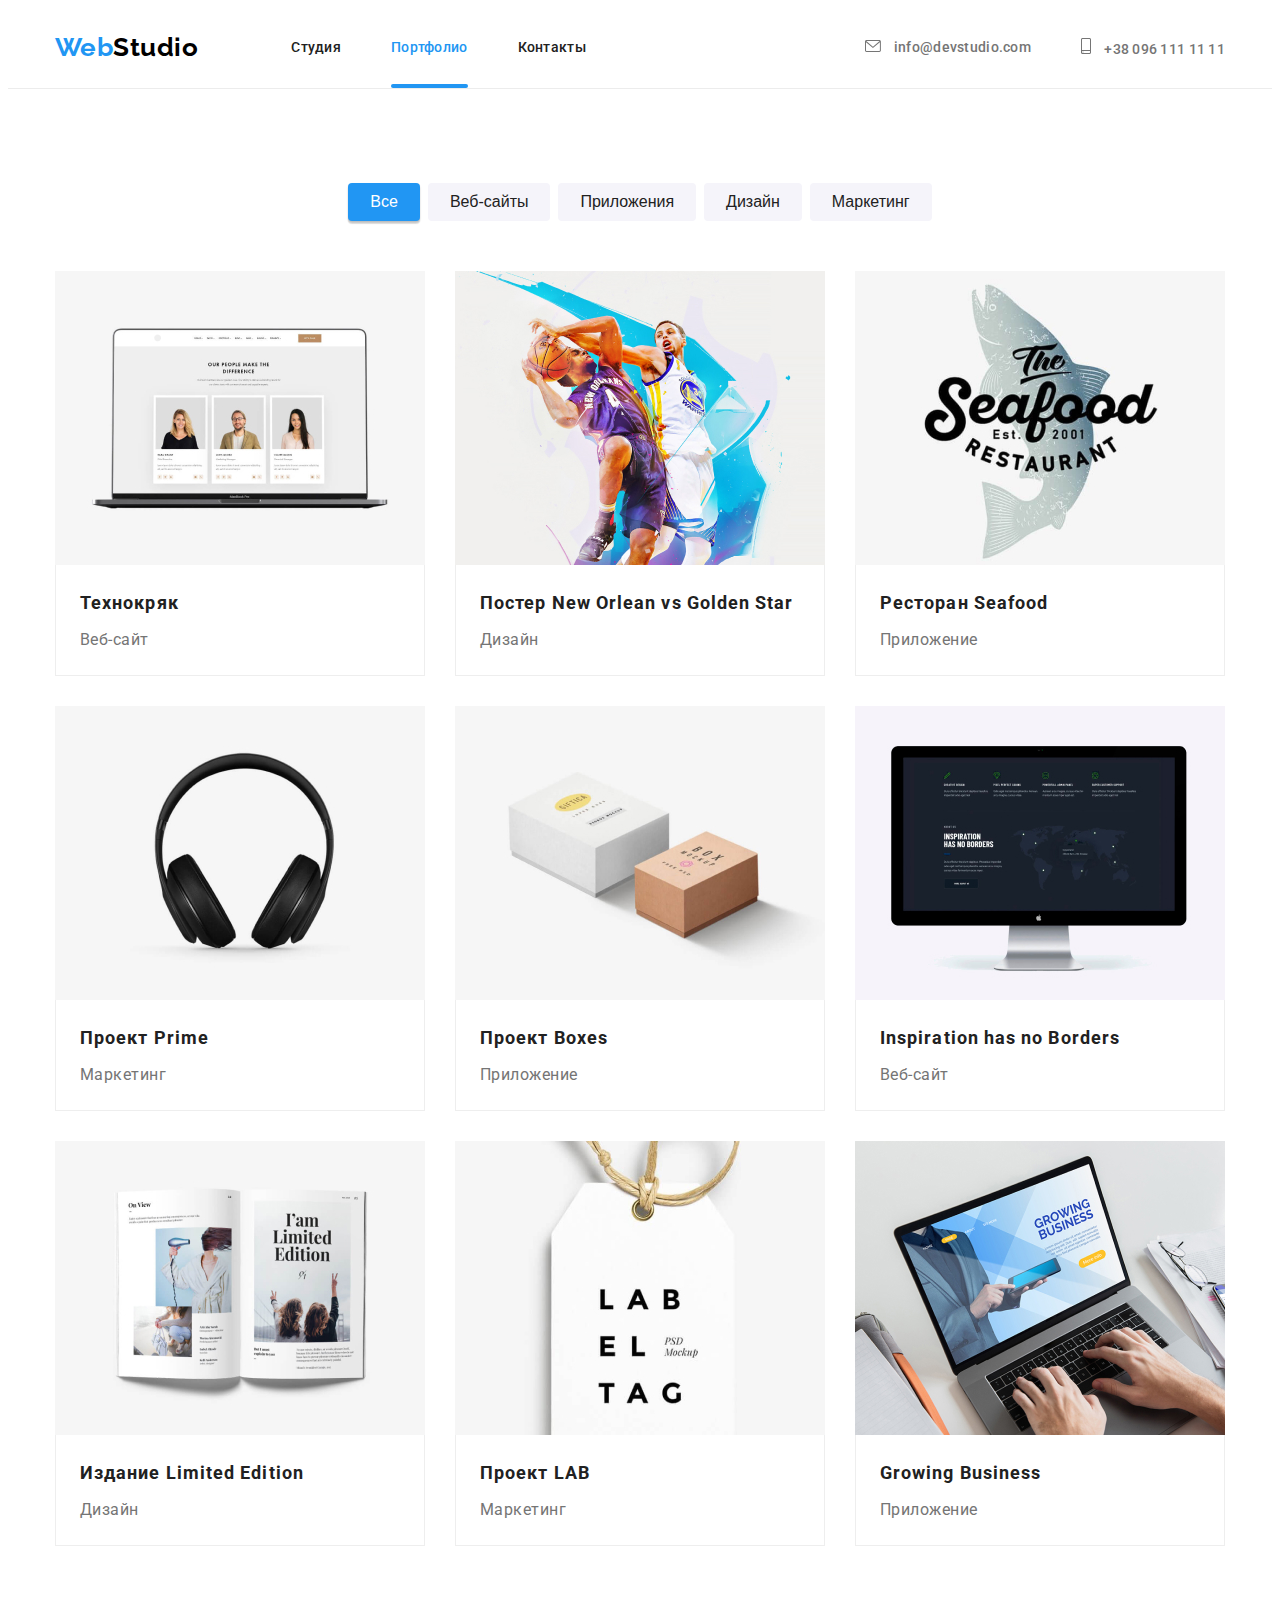
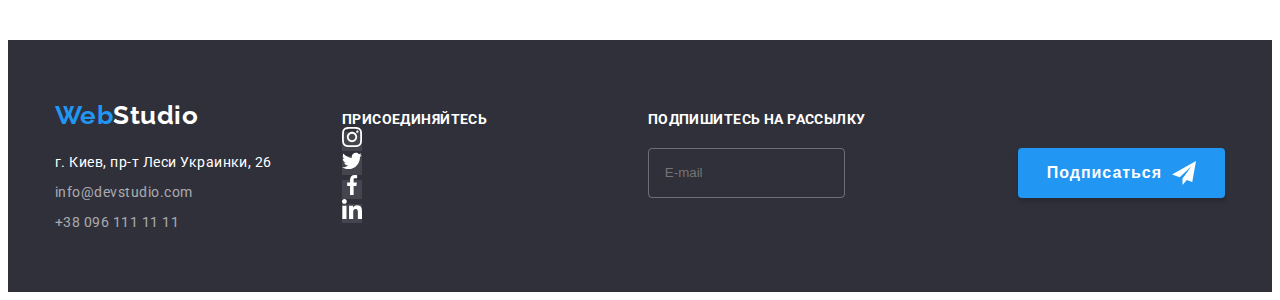
==== commit 455ce171: "изменяет имена класов в 3 секциях по БЭМу" ====
--- a/portfolio.html
+++ b/portfolio.html
@@ -286,7 +286,7 @@
     <footer class="footer">
       <div class="container">
         <div class="adress-box">
-          <a href="./index.html" class="logo"
+          <a href="./index.html" class="foter-logo"
             >Web<span class="f-studio">Studio</span></a
           >
           <address class="adress">
--- a/css/styles.css
+++ b/css/styles.css
@@ -63,13 +63,6 @@
   text-align: center;
   letter-spacing: 0.03em;
 }
-/* основной цвет текста 757575, 100 % */
-/* вторичный цвет текста 212121, 100 % */
-/* акцент 2196F3, 100 % */
-/* лого хедер 000000, 100 % */
-
-/* фон FFFFFF, 100% */
-/* футер + герой 2F303A, 100% */
 
 /* хедер */
 /* стилизация лого */
@@ -171,7 +164,6 @@
 .contacts-item {
   display: flex;
   align-items: center;
-  /* fill: currentColor; */
 }
 
 .contacts-icon {
@@ -206,10 +198,10 @@
 
 /* герой */
 .hero {
-  /* background-color: #2f303a; */
   background-color: #c4c4c4;
   color: #ffffff;
 }
+
 .hero-bg-img {
   max-width: 1600px;
   height: 600px;
@@ -223,7 +215,7 @@
   margin-left: auto;
 }
 
-.hero .container {
+.hero-container {
   text-align: center;
   padding-top: 200px;
   padding-bottom: 200px;
@@ -240,7 +232,7 @@
   width: 696px;
 }
 
-.button {
+.hero-button {
   width: 200px;
   height: 50px;
   border-radius: 4px;
@@ -291,7 +283,7 @@
   border-radius: 4px;
 }
 
-.close-modal {
+.modal-close {
   margin-top: 8px;
   margin-right: 8px;
   margin-left: auto;
@@ -306,15 +298,13 @@
   transition: color var(--animation-duration) var(--animation-type);
 }
 
-.close-modal:hover,
-.close-modal:focus {
+.modal-close:hover,
+.modal-close:focus {
   color: var(--accent-color);
 }
 
-.modal .title {
+.modal-title {
   margin-top: 2px;
-  /* margin-left: 40px;
-  margin-right: 40px; */
   font-weight: 700;
   font-size: 20px;
   line-height: 1.15;
@@ -354,7 +344,7 @@
   transition: fill var(--animation-duration) var(--animation-type);
 }
 
-.input {
+.modal-input {
   display: block;
 
   width: 100%;
@@ -367,9 +357,9 @@
   transition: border var(--animation-duration) var(--animation-type);
 }
 
-.item:focus-within .input,
+.item:focus-within .modal-input,
 .item:focus-within .modal-icon,
-.item:hover .input,
+.item:hover .modal-input,
 .item:hover .modal-icon {
   cursor: pointer;
   border-color: var(--accent-color);
@@ -402,7 +392,7 @@
   color: var(--main-text-color);
 }
 
-.form-name .link {
+.modal-link {
   color: var(--accent-color);
   text-decoration: underline;
 }
@@ -427,7 +417,7 @@
   margin-top: 20px;
 }
 
-.submit-btn {
+.modal-button {
   margin-top: 30px;
   background-color: var(--accent-color);
   box-shadow: 0px 4px 4px rgba(0, 0, 0, 0.15);
@@ -435,7 +425,7 @@
   border: none;
 }
 
-.submit-btn .text {
+.modal-button-text {
   display: block;
   font-weight: 700;
   font-size: 16px;
@@ -460,9 +450,8 @@
   margin: -1px;
 }
 
-.section-features {
+.features {
   padding-top: 96px;
-  /* padding-bottom: 94px; */
 }
 
 .features-list {
@@ -470,7 +459,7 @@
   text-align: left;
 }
 
-.features-list .item::before {
+.features-item::before {
   content: '';
   display: inline-block;
   background-color: #f5f4fa;
@@ -498,11 +487,11 @@
   background-image: url('../images/icons/astronaut.svg');
 }
 
-.features-list > .item:not(:last-child) {
+.features-item:not(:last-child) {
   margin-right: 30px;
 }
 
-.features-list .title {
+.features-title {
   color: var(--secondary-text-color);
   font-weight: 700;
   font-size: 14px;
@@ -510,7 +499,7 @@
   text-transform: uppercase;
 }
 
-.features-list .text {
+.features-text {
   font-weight: 400;
   font-size: 14px;
   line-height: 1.71;
@@ -518,28 +507,22 @@
 }
 
 /* чем мы занимаемся */
-.work-description {
+.occupation {
   padding-top: 94px;
   padding-bottom: 94px;
 }
 
-/* .container > .what-we-do {
-  width: 376px;
-  margin-left: auto;
-  margin-right: auto;
-} */
-
-.description-list {
+.occupation-list {
   display: flex;
   margin-top: 50px;
 }
 
-.description-list .item {
+.occupation-item {
   position: relative;
   width: 370px;
 }
 
-.overlay .text {
+.occupation-text {
   font-weight: bold;
   font-size: 14px;
   line-height: 1.14;
@@ -549,7 +532,7 @@
   color: #ffffff;
 }
 
-.description-list .overlay {
+.occupation-overlay {
   position: absolute;
   left: 0;
   bottom: 0;
@@ -559,40 +542,34 @@
   background-color: rgba(47, 48, 58, 0.8);
 }
 
-.description-list .item:not(:last-child) {
+.occupation-item:not(:last-child) {
   margin-right: 30px;
 }
 
 /* наша команда */
-.our-team {
+.team {
   background-color: #f5f4fa;
   padding-top: 94px;
   padding-bottom: 94px;
 }
 
-/* .container .team {
-  width: 264px;
-  margin-left: auto;
-  margin-right: auto;
-} */
-
-.ot-list {
+.team-list {
   display: flex;
   justify-content: space-around;
   margin-top: 50px;
 }
 
-.ot-list .item {
+.team-item {
   background-color: #fff;
   border-radius: 0 0 4px 4px;
   box-shadow: 0px 1px 3px rgba(0, 0, 0, 0.12), 0px 1px 1px rgba(0, 0, 0, 0.14),
     0px 2px 1px rgba(0, 0, 0, 0.2);
 }
-.ot-list .item:not(:last-child) {
+.team-item:not(:last-child) {
   margin-right: 30px;
 }
 
-.ot-list .title {
+.team-title {
   color: var(--secondary-text-color);
   font-weight: 500;
   font-size: 16px;
@@ -601,7 +578,8 @@
   margin-top: 30px;
   height: 19px;
 }
-.ot-list .position {
+
+.team-position {
   font-weight: 400;
   font-size: 16px;
   line-height: 1.9;
@@ -611,24 +589,22 @@
   height: 19px;
 }
 
-.item .social-list {
+.social {
   margin-left: 32px;
   margin-right: 32px;
   margin-bottom: 30px;
 }
 
-.social-list {
-  display: flex;
-  /* width: 270px; */
+.social {
+  display: flex;
   padding: 0;
-  margin: 0;
-}
-
-.social-list .list:not(:last-child) {
+}
+
+.social-item:not(:last-child) {
   margin-right: 10px;
 }
 
-.icon-link {
+.social-link {
   display: inline-flex;
   align-items: center;
   justify-content: center;
@@ -646,8 +622,8 @@
   fill: currentColor;
 }
 
-.icon-link:hover,
-.icon-link:focus {
+.social-link:hover,
+.social-link:focus {
   background-color: var(--accent-color);
   color: #ffffff;
 }
@@ -721,7 +697,6 @@
   font-weight: 700;
   font-size: 26px;
   line-height: 1.2;
-  /* margin-right: 93px; */
 }
 
 .f-studio {
@@ -765,10 +740,9 @@
 
 .footer-social {
   margin-left: 70px;
-  /* margin-top: 12px; */
-}
-
-.footer-social .social-list {
+}
+
+.footer-social .f-social-list {
   margin-top: 20px;
 }
 
@@ -778,7 +752,7 @@
   transition: background-color var(--animation-duration) var(--animation-type);
 }
 
-.social-icon {
+.f-social-icon {
   fill: currentColor;
 }
 
@@ -826,8 +800,6 @@
   align-items: center;
   text-align: center;
 
-  /* width: 200px;
-  height: 50px; */
   border-radius: 4px;
   border: none;
   cursor: pointer;
@@ -903,12 +875,10 @@
 /* портфолио */
 
 .portfolio-list {
-  /* margin-top: 50px; */
   display: flex;
   flex-wrap: wrap;
   margin-right: -30px;
   margin-top: -30px;
-  /* justify-content: space-around; */
 }
 
 .portfolio-list .item {
@@ -962,10 +932,6 @@
     0px 4px 4px 0px rgba(0, 0, 0, 0.06), 0px 1px 1px 0px rgba(0, 0, 0, 0.12);
 }
 
-/* .portfolio-list .item:not(:nth-child(-n + 3)) {
-  margin-top: 30px;
-} */
-
 .item-description {
   border-right: 1px solid #eeeeee;
   border-bottom: 1px solid #eeeeee;
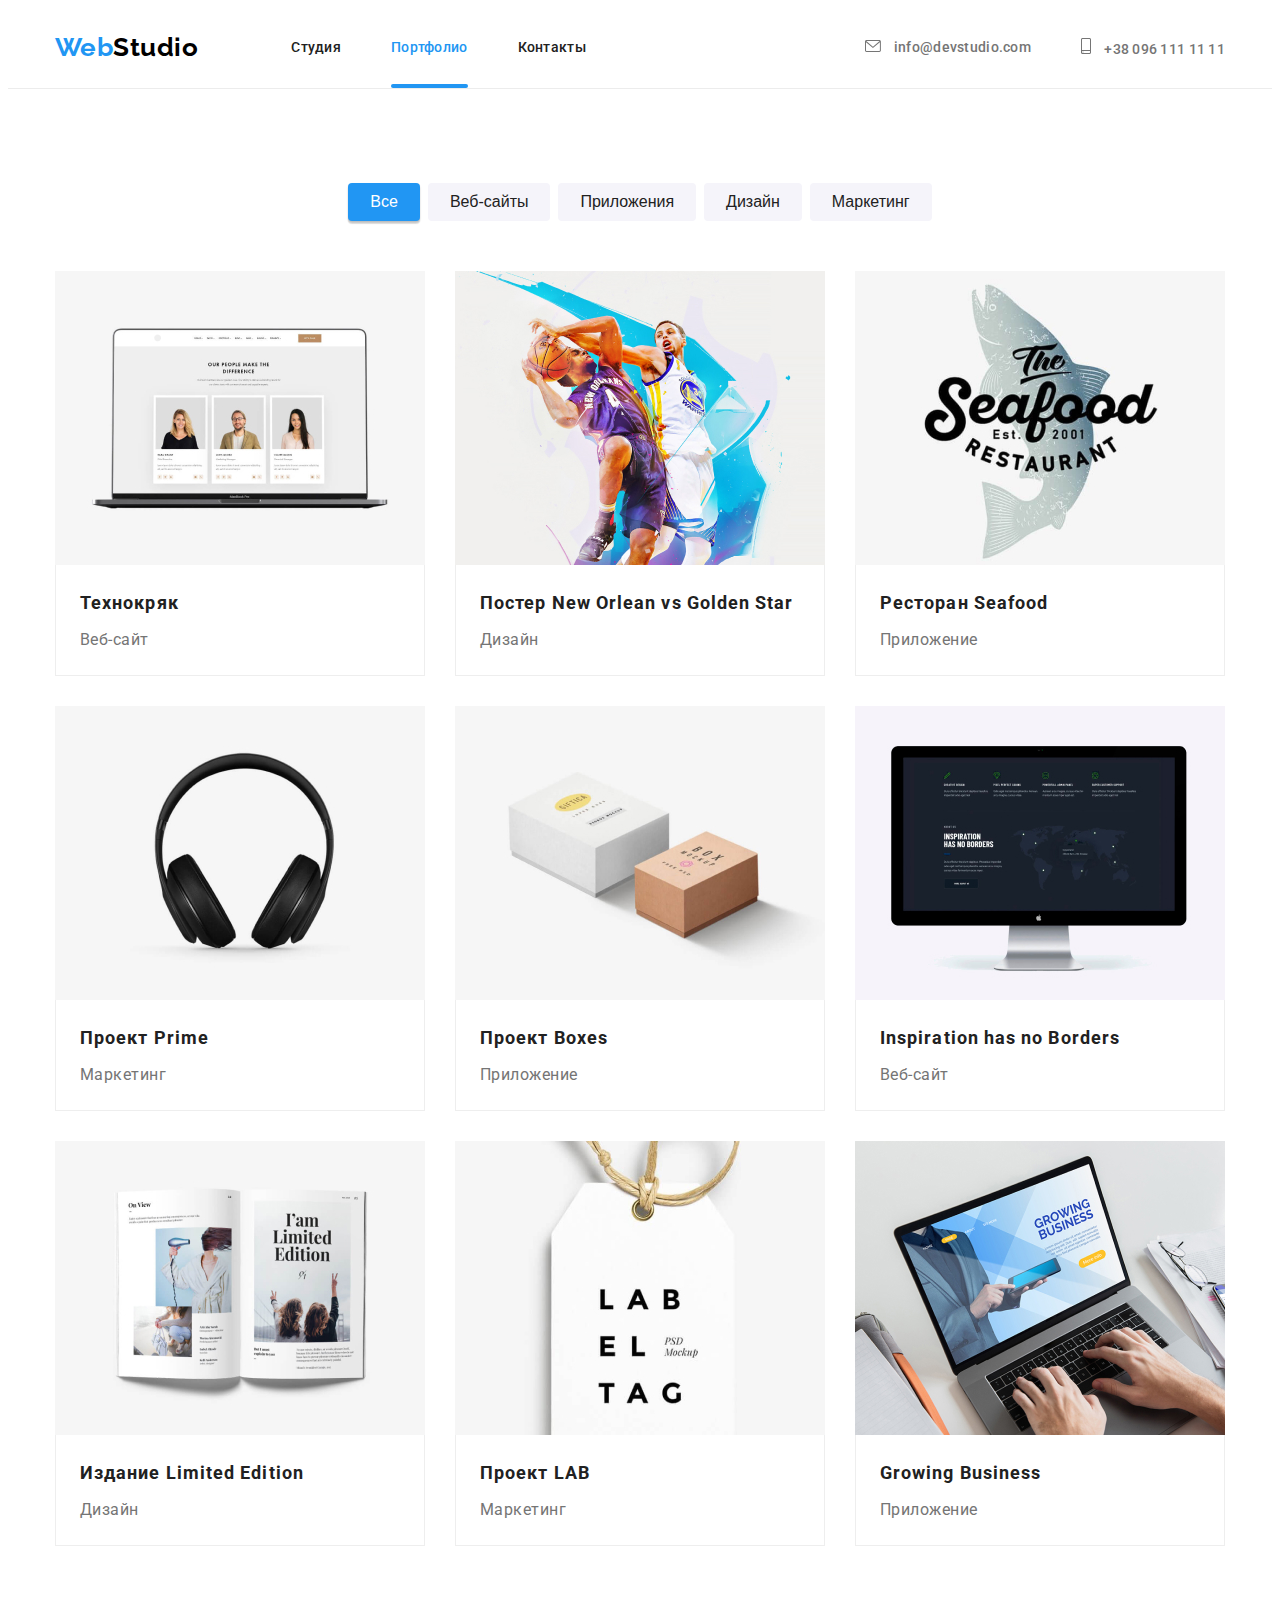
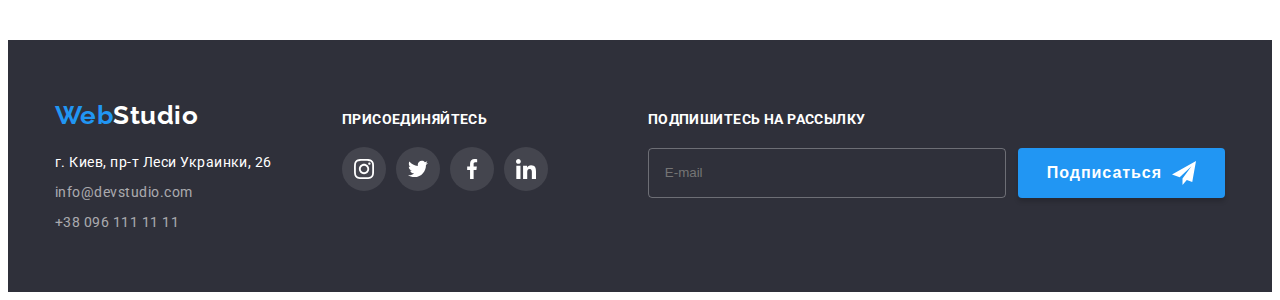
==== commit 748236c1: "изменяет имена класов в портфолио типа по БЭМу" ====
--- a/portfolio.html
+++ b/portfolio.html
@@ -62,43 +62,41 @@
     </header>
 
     <main>
-      <section class="section portfolio-items">
+      <section class="section portfolio">
         <div class="container">
           <h1 class="section-title visually-hidden">Портфолио</h1>
           <!-- кнопки фильтра -->
 
-          <ul class="filter-items">
-            <li class="item">
-              <button type="button" class="button-secondary current">
-                Все
-              </button>
-            </li>
-            <li class="item">
-              <button type="button" class="button-secondary">Веб-сайты</button>
-            </li>
-            <li class="item">
-              <button type="button" class="button-secondary">Приложения</button>
-            </li>
-            <li class="item">
-              <button type="button" class="button-secondary">Дизайн</button>
-            </li>
-            <li class="item">
-              <button type="button" class="button-secondary">Маркетинг</button>
+          <ul class="filter">
+            <li class="filter-item">
+              <button type="button" class="filter-button current">Все</button>
+            </li>
+            <li class="filter-item">
+              <button type="button" class="filter-button">Веб-сайты</button>
+            </li>
+            <li class="filter-item">
+              <button type="button" class="filter-button">Приложения</button>
+            </li>
+            <li class="filter-item">
+              <button type="button" class="filter-button">Дизайн</button>
+            </li>
+            <li class="filter-item">
+              <button type="button" class="filter-button">Маркетинг</button>
             </li>
           </ul>
 
           <!-- ссылки на работы -->
           <h2 class="section-title visually-hidden">Примеры работ</h2>
           <ul class="portfolio-list">
-            <li class="item">
+            <li class="portfolio-item">
               <a class="portfolio-link" href="#"
                 ><div class="portfolio-image">
                   <img
                     src="./images/prtf/prtf1.jpg"
                     alt="Ноутбук с фотографиями людей"
                   />
-                  <div class="overlay">
-                    <p class="text-portfolio">
+                  <div class="portfolio-overlay">
+                    <p class="portfolio-text">
                       Технокряк это современная площадка распространения
                       коронавируса. Компании используют эту платформу для
                       цифрового шпионажа и атак на защищённые сервера
@@ -106,21 +104,21 @@
                     </p>
                   </div>
                 </div>
-                <div class="item-description">
-                  <h3 class="title">Технокряк</h3>
+                <div class="portfolio-description">
+                  <h3 class="portfolio-title">Технокряк</h3>
                   <p class="portfolio-index">Веб-сайт</p>
                 </div></a
               >
             </li>
-            <li class="item">
+            <li class="portfolio-item">
               <a class="portfolio-link" href="#"
                 ><div class="portfolio-image">
                   <img
                     src="./images/prtf/prtf2.jpg"
                     alt="Два баскетболиста борются за мяч"
                   />
-                  <div class="overlay">
-                    <p class="text-portfolio">
+                  <div class="portfolio-overlay">
+                    <p class="portfolio-text">
                       Lorem ipsum dolor sit amet consectetur adipisicing elit.
                       Facilis officia tempora molestias commodi corporis. Sequi
                       laudantium amet deserunt at ipsa atque accusamus enim eos
@@ -129,150 +127,152 @@
                     </p>
                   </div>
                 </div>
-                <div class="item-description">
-                  <h3 class="title">Постер New Orlean vs Golden Star</h3>
+                <div class="portfolio-description">
+                  <h3 class="portfolio-title">
+                    Постер New Orlean vs Golden Star
+                  </h3>
                   <p class="portfolio-index">Дизайн</p>
                 </div></a
               >
             </li>
-            <li class="item">
+            <li class="portfolio-item">
               <a class="portfolio-link" href="#"
                 ><div class="portfolio-image">
                   <img
                     src="./images/prtf/prtf3.jpg"
                     alt="Текст на фоне трафарета рыбы"
                   />
-                  <div class="overlay">
-                    <p class="text-portfolio">
-                      Lorem ipsum dolor sit amet consectetur, adipisicing elit.
-                      Inventore fuga accusamus eaque magnam soluta aut ducimus
-                      dignissimos id blanditiis eveniet natus libero laboriosam
-                      doloremque suscipit, optio vitae atque, dolorem non.
-                    </p>
-                  </div>
-                </div>
-                <div class="item-description">
-                  <h3 class="title">Ресторан Seafood</h3>
+                  <div class="portfolio-overlay">
+                    <p class="portfolio-text">
+                      Lorem ipsum dolor sit amet consectetur, adipisicing elit.
+                      Inventore fuga accusamus eaque magnam soluta aut ducimus
+                      dignissimos id blanditiis eveniet natus libero laboriosam
+                      doloremque suscipit, optio vitae atque, dolorem non.
+                    </p>
+                  </div>
+                </div>
+                <div class="portfolio-description">
+                  <h3 class="portfolio-title">Ресторан Seafood</h3>
                   <p class="portfolio-index">Приложение</p>
                 </div></a
               >
             </li>
-            <li class="item">
+            <li class="portfolio-item">
               <a class="portfolio-link" href="#"
                 ><div class="portfolio-image">
                   <img src="./images/prtf/prtf4.jpg" alt="Наушники" />
-                  <div class="overlay">
-                    <p class="text-portfolio">
-                      Lorem ipsum dolor sit amet consectetur, adipisicing elit.
-                      Inventore fuga accusamus eaque magnam soluta aut ducimus
-                      dignissimos id blanditiis eveniet natus libero laboriosam
-                      doloremque suscipit, optio vitae atque, dolorem non.
-                    </p>
-                  </div>
-                </div>
-                <div class="item-description">
-                  <h3 class="title">Проект Prime</h3>
+                  <div class="portfolio-overlay">
+                    <p class="portfolio-text">
+                      Lorem ipsum dolor sit amet consectetur, adipisicing elit.
+                      Inventore fuga accusamus eaque magnam soluta aut ducimus
+                      dignissimos id blanditiis eveniet natus libero laboriosam
+                      doloremque suscipit, optio vitae atque, dolorem non.
+                    </p>
+                  </div>
+                </div>
+                <div class="portfolio-description">
+                  <h3 class="portfolio-title">Проект Prime</h3>
                   <p class="portfolio-index">Маркетинг</p>
                 </div></a
               >
             </li>
-            <li class="item">
+            <li class="portfolio-item">
               <a class="portfolio-link" href="#"
                 ><div class="portfolio-image">
                   <img
                     src="./images/prtf/prtf5.jpg"
                     alt="Две картонные коробки"
                   />
-                  <div class="overlay">
-                    <p class="text-portfolio">
-                      Lorem ipsum dolor sit amet consectetur, adipisicing elit.
-                      Inventore fuga accusamus eaque magnam soluta aut ducimus
-                      dignissimos id blanditiis eveniet natus libero laboriosam
-                      doloremque suscipit, optio vitae atque, dolorem non.
-                    </p>
-                  </div>
-                </div>
-                <div class="item-description">
-                  <h3 class="title">Проект Boxes</h3>
+                  <div class="portfolio-overlay">
+                    <p class="portfolio-text">
+                      Lorem ipsum dolor sit amet consectetur, adipisicing elit.
+                      Inventore fuga accusamus eaque magnam soluta aut ducimus
+                      dignissimos id blanditiis eveniet natus libero laboriosam
+                      doloremque suscipit, optio vitae atque, dolorem non.
+                    </p>
+                  </div>
+                </div>
+                <div class="portfolio-description">
+                  <h3 class="portfolio-title">Проект Boxes</h3>
                   <p class="portfolio-index">Приложение</p>
                 </div></a
               >
             </li>
-            <li class="item">
+            <li class="portfolio-item">
               <a class="portfolio-link" href="#"
                 ><div class="portfolio-image">
                   <img src="./images/prtf/prtf6.jpg" alt="Монитор" />
-                  <div class="overlay">
-                    <p class="text-portfolio">
-                      Lorem ipsum dolor sit amet consectetur, adipisicing elit.
-                      Inventore fuga accusamus eaque magnam soluta aut ducimus
-                      dignissimos id blanditiis eveniet natus libero laboriosam
-                      doloremque suscipit, optio vitae atque, dolorem non.
-                    </p>
-                  </div>
-                </div>
-                <div class="item-description">
-                  <h3 class="title">Inspiration has no Borders</h3>
+                  <div class="portfolio-overlay">
+                    <p class="portfolio-text">
+                      Lorem ipsum dolor sit amet consectetur, adipisicing elit.
+                      Inventore fuga accusamus eaque magnam soluta aut ducimus
+                      dignissimos id blanditiis eveniet natus libero laboriosam
+                      doloremque suscipit, optio vitae atque, dolorem non.
+                    </p>
+                  </div>
+                </div>
+                <div class="portfolio-description">
+                  <h3 class="portfolio-title">Inspiration has no Borders</h3>
                   <p class="portfolio-index">Веб-сайт</p>
                 </div></a
               >
             </li>
-            <li class="item">
+            <li class="portfolio-item">
               <a class="portfolio-link" href="#"
                 ><div class="portfolio-image">
                   <img src="./images/prtf/prtf7.jpg" alt="Розкрытый журнал" />
-                  <div class="overlay">
-                    <p class="text-portfolio">
-                      Lorem ipsum dolor sit amet consectetur, adipisicing elit.
-                      Inventore fuga accusamus eaque magnam soluta aut ducimus
-                      dignissimos id blanditiis eveniet natus libero laboriosam
-                      doloremque suscipit, optio vitae atque, dolorem non.
-                    </p>
-                  </div>
-                </div>
-                <div class="item-description">
-                  <h3 class="title">Издание Limited Edition</h3>
+                  <div class="portfolio-overlay">
+                    <p class="portfolio-text">
+                      Lorem ipsum dolor sit amet consectetur, adipisicing elit.
+                      Inventore fuga accusamus eaque magnam soluta aut ducimus
+                      dignissimos id blanditiis eveniet natus libero laboriosam
+                      doloremque suscipit, optio vitae atque, dolorem non.
+                    </p>
+                  </div>
+                </div>
+                <div class="portfolio-description">
+                  <h3 class="portfolio-title">Издание Limited Edition</h3>
                   <p class="portfolio-index">Дизайн</p>
                 </div></a
               >
             </li>
-            <li class="item">
+            <li class="portfolio-item">
               <a class="portfolio-link" href="#"
                 ><div class="portfolio-image">
                   <img src="./images/prtf/prtf8.jpg" alt="Бирка одежды" />
-                  <div class="overlay">
-                    <p class="text-portfolio">
-                      Lorem ipsum dolor sit amet consectetur, adipisicing elit.
-                      Inventore fuga accusamus eaque magnam soluta aut ducimus
-                      dignissimos id blanditiis eveniet natus libero laboriosam
-                      doloremque suscipit, optio vitae atque, dolorem non.
-                    </p>
-                  </div>
-                </div>
-                <div class="item-description">
-                  <h3 class="title">Проект LAB</h3>
+                  <div class="portfolio-overlay">
+                    <p class="portfolio-text">
+                      Lorem ipsum dolor sit amet consectetur, adipisicing elit.
+                      Inventore fuga accusamus eaque magnam soluta aut ducimus
+                      dignissimos id blanditiis eveniet natus libero laboriosam
+                      doloremque suscipit, optio vitae atque, dolorem non.
+                    </p>
+                  </div>
+                </div>
+                <div class="portfolio-description">
+                  <h3 class="portfolio-title">Проект LAB</h3>
                   <p class="portfolio-index">Маркетинг</p>
                 </div></a
               >
             </li>
-            <li class="item">
+            <li class="portfolio-item">
               <a class="portfolio-link" href="#"
                 ><div class="portfolio-image">
                   <img
                     src="./images/prtf/prtf9.jpg"
                     alt="Человек работает за ноутбуком, круплый план"
                   />
-                  <div class="overlay">
-                    <p class="text-portfolio">
-                      Lorem ipsum dolor sit amet consectetur, adipisicing elit.
-                      Inventore fuga accusamus eaque magnam soluta aut ducimus
-                      dignissimos id blanditiis eveniet natus libero laboriosam
-                      doloremque suscipit, optio vitae atque, dolorem non.
-                    </p>
-                  </div>
-                </div>
-                <div class="item-description">
-                  <h3 class="title">Growing Business</h3>
+                  <div class="portfolio-overlay">
+                    <p class="portfolio-text">
+                      Lorem ipsum dolor sit amet consectetur, adipisicing elit.
+                      Inventore fuga accusamus eaque magnam soluta aut ducimus
+                      dignissimos id blanditiis eveniet natus libero laboriosam
+                      doloremque suscipit, optio vitae atque, dolorem non.
+                    </p>
+                  </div>
+                </div>
+                <div class="portfolio-description">
+                  <h3 class="portfolio-title">Growing Business</h3>
                   <p class="portfolio-index">Приложение</p>
                 </div>
               </a>
@@ -284,74 +284,76 @@
 
     <!--подвал-->
     <footer class="footer">
-      <div class="container">
+      <div class="container footer-container">
         <div class="adress-box">
-          <a href="./index.html" class="foter-logo"
+          <a href="./index.html" class="footer-logo"
             >Web<span class="f-studio">Studio</span></a
           >
           <address class="adress">
-            <span class="link">г. Киев, пр-т Леси Украинки, 26</span>
-            <a class="link" href="mailto:info@devstudio.com"
+            <span class="adress-item">г. Киев, пр-т Леси Украинки, 26</span>
+            <a class="adress-item adress-link" href="mailto:info@devstudio.com"
               >info@devstudio.com</a
             >
-            <a class="link" href="tel:+380961111111">+38 096 111 11 11</a>
+            <a class="adress-item adress-link" href="tel:+380961111111"
+              >+38 096 111 11 11</a
+            >
           </address>
         </div>
-        <div class="footer-social">
-          <p class="join-in-social">присоединяйтесь</p>
-          <ul class="social-list">
-            <li class="list">
+        <div class="links">
+          <p class="links-text">присоединяйтесь</p>
+          <ul class="links-list">
+            <li class="links-item">
               <a
-                class="icon-link"
+                class="links-link"
                 aria-label="instagram"
                 href="https://www.instagram.com/sviatoslav.vakarchuk/?hl=uk"
               >
-                <svg class="social-icon" width="20" height="20">
+                <svg class="links-icon" width="20" height="20">
                   <use href="./images/icons/symbol-defs.svg#instagram"></use>
                 </svg>
               </a>
             </li>
-            <li class="list">
+            <li class="links-item">
               <a
-                class="icon-link"
+                class="links-link"
                 aria-label="twitter"
                 href="https://twitter.com/s_vakarchuk?ref_src=twsrc%5Egoogle%7Ctwcamp%5Eserp%7Ctwgr%5Eauthor"
               >
-                <svg class="social-icon" width="20" height="20">
+                <svg class="links-icon" width="20" height="20">
                   <use href="./images/icons/symbol-defs.svg#twitter"></use>
                 </svg>
               </a>
             </li>
-            <li class="list">
+            <li class="links-item">
               <a
-                class="icon-link"
+                class="links-link"
                 aria-label="facebook"
                 href="https://www.facebook.com/sviatoslav.vakarchuk/"
               >
-                <svg class="social-icon" width="20" height="20">
+                <svg class="links-icon" width="20" height="20">
                   <use href="./images/icons/symbol-defs.svg#facebook"></use>
                 </svg>
               </a>
             </li>
-            <li class="list">
+            <li class="links-item">
               <a
-                class="icon-link"
+                class="links-link"
                 aria-label="linkedin"
                 href="https://ua.linkedin.com/"
               >
-                <svg class="social-icon" width="20" height="20">
+                <svg class="links-icon" width="20" height="20">
                   <use href="./images/icons/symbol-defs.svg#linkedin"></use>
                 </svg>
               </a>
             </li>
           </ul>
         </div>
-        <div class="join-spam">
-          <div class="input-position">
+        <div class="spam">
+          <div class="spam-position">
             <label for="f-email">
-              <span class="text">Подпишитесь на рассылку</span>
+              <span class="spam-text">Подпишитесь на рассылку</span>
               <input
-                class="input"
+                class="spam-input"
                 type="email"
                 name="email"
                 id="f-email"
@@ -359,10 +361,10 @@
               />
             </label>
           </div>
-          <div class="b-container">
-            <button class="f-button">
+          <div class="spam-container">
+            <button class="spam-button">
               <span class="text">Подписаться</span>
-              <svg class="icon-send" width="24" height="24">
+              <svg class="spam-icon" width="24" height="24">
                 <use href="./images/icons/symbol-defs.svg#icon-send"></use>
               </svg>
             </button>
--- a/css/styles.css
+++ b/css/styles.css
@@ -630,22 +630,22 @@
 
 /* постоянные клиенты */
 
-.container-clients {
+.clients {
   padding-top: 94px;
   padding-bottom: 94px;
 }
 
-.list-clients {
+.clients-list {
   display: flex;
 
   margin-top: 50px;
 }
 
-.item-client {
-  display: flex;
-}
-
-.link-client {
+.clients-item {
+  display: flex;
+}
+
+.clients-link {
   border: 1px solid #afb1b8;
   border-radius: 4px;
   width: 170px;
@@ -658,17 +658,17 @@
   transition: all var(--animation-duration) var(--animation-type);
 }
 
-.icon-client {
+.clients-icon {
   fill: currentColor;
 }
 
-.link-client:hover,
-.link-client:focus {
+.clients-link:hover,
+.clients-link:focus {
   color: var(--accent-color);
   border-color: var(--accent-color);
 }
 
-.item-client:not(:last-child) {
+.clients-item:not(:last-child) {
   margin-right: 30px;
 }
 
@@ -679,7 +679,7 @@
   padding-bottom: 60px;
 }
 
-.footer .container {
+.footer-container {
   display: flex;
   align-items: baseline;
 }
@@ -690,7 +690,7 @@
   align-items: flex-start;
 }
 
-.foter-logo {
+.footer-logo {
   color: var(--accent-color);
   font-family: Raleway;
 
@@ -702,6 +702,7 @@
 .f-studio {
   color: #ffffff;
 }
+
 .adress {
   display: flex;
   flex-direction: column;
@@ -713,22 +714,26 @@
   line-height: 1.71;
   margin-top: 20px;
 }
-.adress .link {
+.adress-item {
   height: 21px;
 }
 
-.adress .link:not(:first-child) {
+.adress-item:not(:first-child) {
   margin-top: 9px;
 }
 
-.adress a {
+.adress-link {
   color: rgba(255, 255, 255, 0.6);
   font-weight: 400;
   font-size: 14px;
   line-height: 1.71;
 }
 
-.join-in-social {
+.links {
+  margin-left: 70px;
+}
+
+.links-text {
   text-transform: uppercase;
   color: #ffffff;
   font-style: normal;
@@ -738,43 +743,53 @@
   letter-spacing: 0.03em;
 }
 
-.footer-social {
-  margin-left: 70px;
-}
-
-.footer-social .f-social-list {
+.links-list {
+  display: flex;
   margin-top: 20px;
 }
 
-.footer-social .icon-link {
+.links-item:not(:last-child) {
+  margin-right: 10px;
+}
+
+.links-link {
+  display: inline-flex;
+  align-items: center;
+  justify-content: center;
+  padding: 0;
+  border: none;
+  height: 44px;
+  width: 44px;
+  border-radius: 50%;
   background-color: rgba(255, 255, 255, 0.1);
   color: #ffffff;
-  transition: background-color var(--animation-duration) var(--animation-type);
-}
-
-.f-social-icon {
+  transition: all var(--animation-duration) var(--animation-type);
+}
+
+.links-icon {
   fill: currentColor;
 }
 
-.footer-social .icon-link:hover,
-.footer-social .icon-link:focus {
+.links-link:hover,
+.links-link:focus {
   background-color: var(--accent-color);
 }
 
-.join-spam {
+.spam {
   display: flex;
   margin-right: 0;
   margin-left: auto;
 }
 
-.input-position {
+.spam-position {
   width: 358px;
   margin-right: 12px;
 }
 
-.input-position .input {
+.spam-input {
   padding-left: 16px;
   height: 50px;
+  width: 100%;
   border: 1px solid rgba(255, 255, 255, 0.3);
   border-radius: 4px;
   margin-top: 20px;
@@ -782,7 +797,7 @@
   color: #ffffff;
 }
 
-.join-spam .text {
+.spam-text {
   font-weight: 700;
   font-size: 14px;
   line-height: 1.14;
@@ -791,11 +806,11 @@
   color: #ffffff;
 }
 
-.b-container {
-  display: flex;
-}
-
-.f-button {
+.spam-container {
+  display: flex;
+}
+
+.spam-button {
   display: flex;
   align-items: center;
   text-align: center;
@@ -812,7 +827,7 @@
   align-self: flex-end;
 }
 
-.f-button .text {
+.spam-button .text {
   display: block;
   text-transform: none;
   font-weight: 700;
@@ -821,7 +836,7 @@
   letter-spacing: 0.06em;
 }
 
-.icon-send {
+.spam-icon {
   fill: currentColor;
   margin-left: 10px;
 }
@@ -832,18 +847,18 @@
 }
 
 /* кнопки портфолио */
-.portfolio-items {
+.portfolio {
   padding-top: 94px;
   padding-bottom: 94px;
 }
 
-.filter-items {
+.filter {
   display: flex;
   justify-content: center;
   margin-bottom: 50px;
 }
 
-.button-secondary {
+.filter-button {
   background-color: #f5f4fa;
   color: var(--secondary-text-color);
   font-weight: 500;
@@ -859,13 +874,13 @@
   transition: all var(--animation-duration) var(--animation-type);
 }
 
-.filter-items .item:not(:last-child) {
+.filter-item:not(:last-child) {
   margin-right: 8px;
 }
 
-.filter-items .current,
-.button-secondary:hover,
-.button-secondary:focus {
+.filter .current,
+.filter-button:hover,
+.filter-button:focus {
   background-color: var(--accent-color);
   color: #ffffff;
   box-shadow: 0px 2px 2px 0px rgba(0, 0, 0, 0.12),
@@ -881,7 +896,7 @@
   margin-top: -30px;
 }
 
-.portfolio-list .item {
+.portfolio-item {
   text-align: left;
   margin-right: 30px;
   margin-top: 30px;
@@ -898,7 +913,7 @@
   overflow: hidden;
 }
 
-.text-portfolio {
+.portfolio-text {
   font-weight: 400;
   font-size: 18px;
   line-height: 1.56;
@@ -907,7 +922,7 @@
   text-align: left;
 }
 
-.portfolio-image .overlay {
+.portfolio-overlay {
   position: absolute;
 
   display: flex;
@@ -921,8 +936,8 @@
   align-items: center;
 }
 
-.portfolio-link:focus .overlay,
-.portfolio-link:hover .overlay {
+.portfolio-link:focus .portfolio-overlay,
+.portfolio-link:hover .portfolio-overlay {
   transform: translateY(-100%);
 }
 
@@ -932,14 +947,14 @@
     0px 4px 4px 0px rgba(0, 0, 0, 0.06), 0px 1px 1px 0px rgba(0, 0, 0, 0.12);
 }
 
-.item-description {
+.portfolio-description {
   border-right: 1px solid #eeeeee;
   border-bottom: 1px solid #eeeeee;
   border-left: 1px solid #eeeeee;
   padding: 20px 24px;
 }
 
-.portfolio-list .title {
+.portfolio-title {
   color: var(--secondary-text-color);
 
   font-weight: 700;
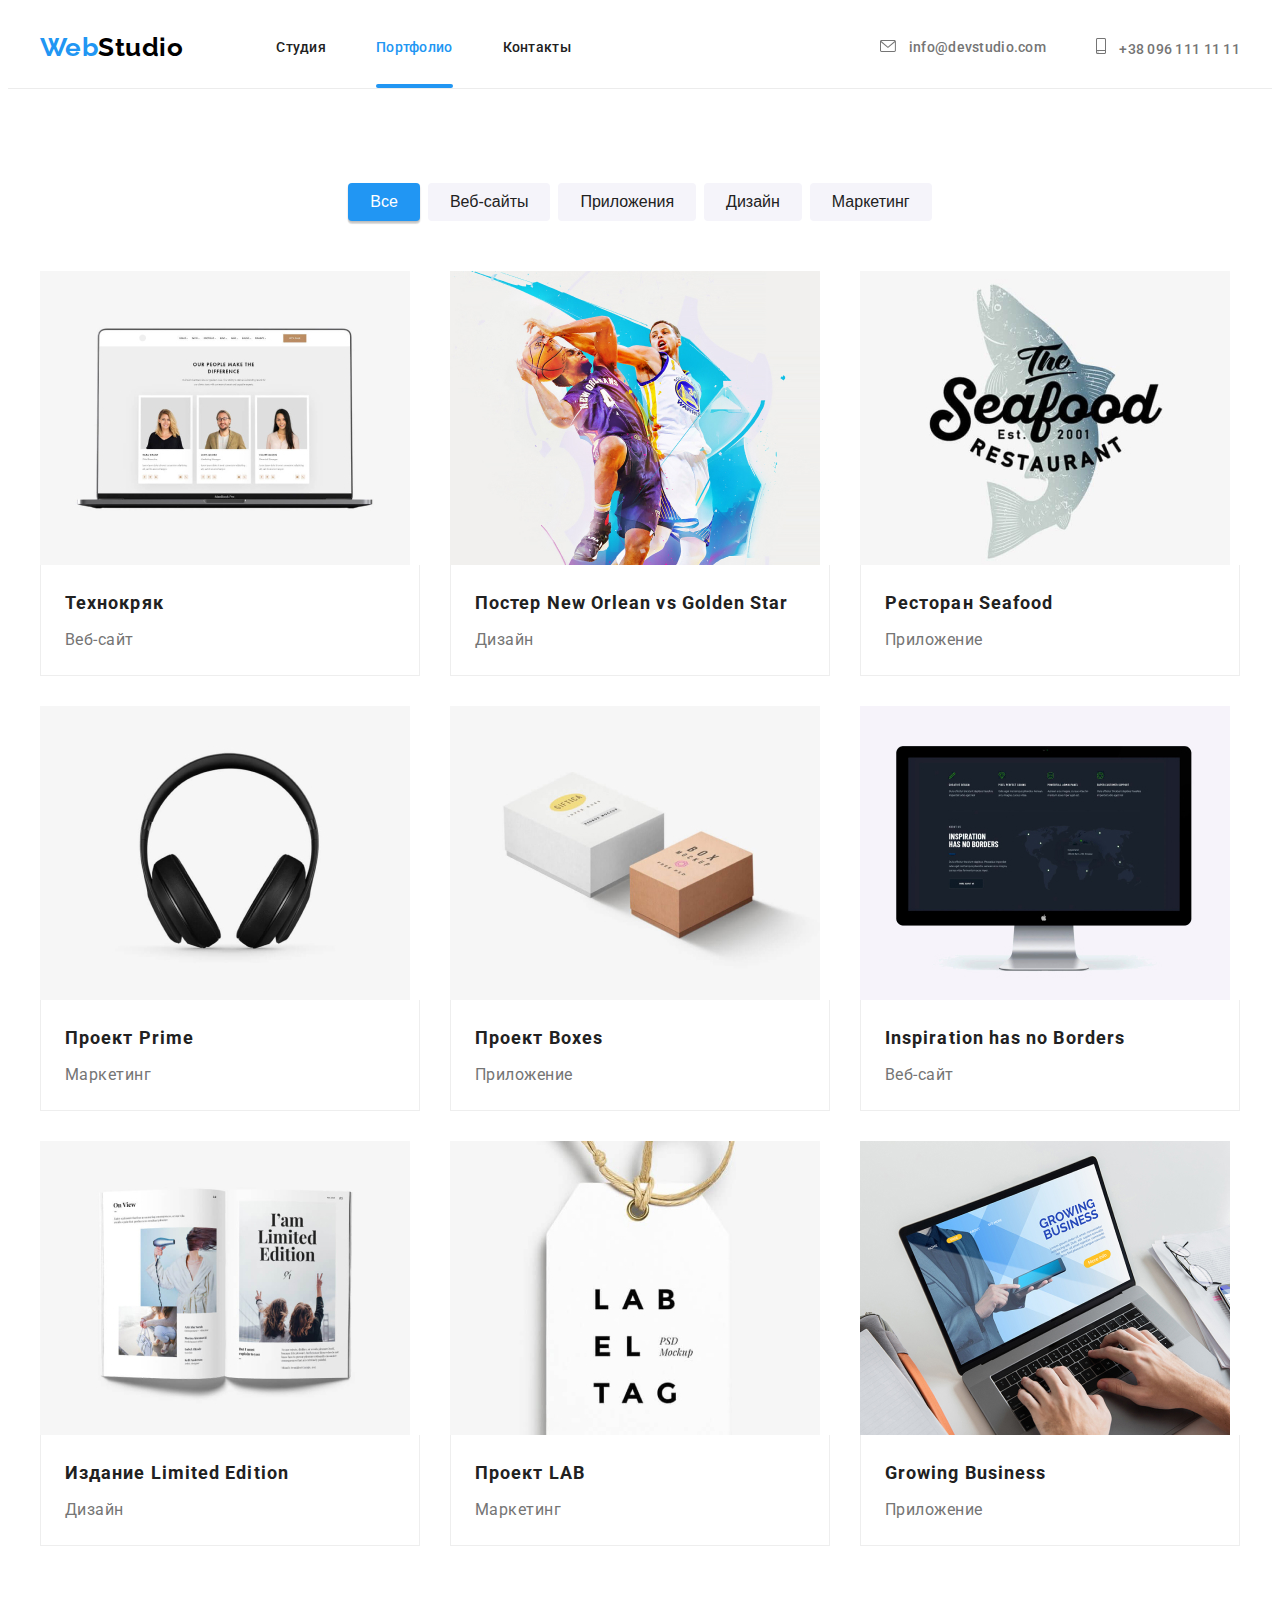
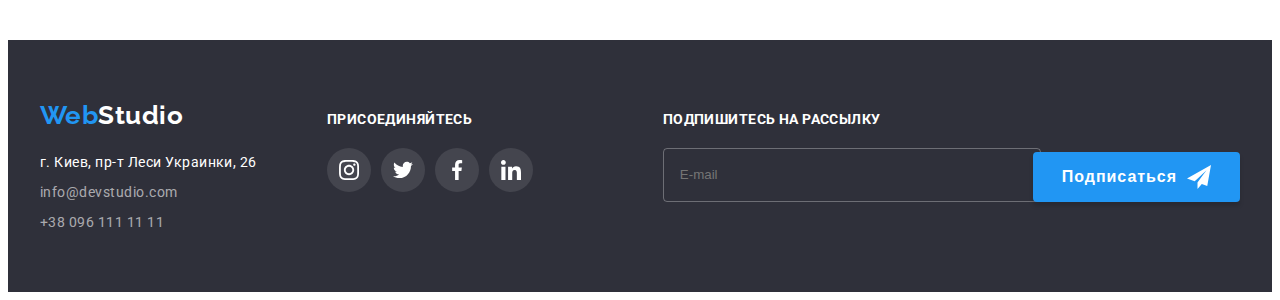
==== commit 532456bd: "переносит цсс код в препроцессор сасс" ====
--- a/portfolio.html
+++ b/portfolio.html
@@ -15,7 +15,7 @@
       href="https://fonts.googleapis.com/css2?family=Raleway:wght@700&family=Roboto:wght@400;500;700;900&display=swap"
       rel="stylesheet"
     />
-    <link rel="stylesheet" href="./css/styles.css" />
+    <link rel="stylesheet" href="./css/main.min.css" />
   </head>
   <body>
     <!-- шапка с навигацией -->
--- a/css/main.min.css
+++ b/css/main.min.css
@@ -0,0 +1 @@
+body{background-color:#fff;color:#757575;font-family:"Roboto",sans-serif;letter-spacing:.03em}ul{list-style:none;margin-top:0;margin-bottom:0;padding:0}a{text-decoration:none;outline:none}p,h3,h2{margin-top:0;margin-bottom:0}img{display:block;max-width:100%;height:auto}.container{width:1200px;margin:0 auto;padding-right:15px;padding-left:15px}.section-title{color:#212121;font-weight:700;font-size:36px;line-height:1.17;text-align:center;letter-spacing:.03em}.header-container{display:flex;align-items:center}.navigation{display:flex;align-items:center}.navigation-logo{color:#2196f3;font-family:"Raleway",sans-serif;font-weight:700;font-size:26px;line-height:1.2;margin-right:93px}.navigation-text{color:#000}.navigation-list{display:flex}.navigation-item:not(:last-child){margin-right:50px}.header-link{padding:32px 0;display:block;transition:color 250ms cubic-bezier(0.4, 0, 0.2, 1)}.header-link{position:relative;color:#212121;font-weight:500;font-size:14px;line-height:1.14;letter-spacing:.02em}.header-link::after{content:"";position:absolute;bottom:0;left:0;display:block;width:100%;height:4px;border-bottom-left-radius:2px;border-bottom-right-radius:2px;border-top-left-radius:2px;border-top-right-radius:2px;background-color:#2196f3;opacity:0;transition:opacity 250ms cubic-bezier(0.4, 0, 0.2, 1)}.navigation-current::after,.header-link:focus::after,.header-link:hover::after{opacity:1}.navigation-current{color:#2196f3}.header-link:hover,.header-link:focus{cursor:pointer;color:#2196f3}.contacts{display:flex;margin-left:auto;margin-right:0;align-items:center}.contacts-item{display:flex;align-items:center}.contacts-icon{margin-right:10px;fill:currentColor}.contacts-link{color:#757575;font-weight:500;font-size:14px;line-height:1.14;letter-spacing:.02em;transition:color 250ms cubic-bezier(0.4, 0, 0.2, 1)}.mail{margin-left:auto;margin-right:50px}.tel{margin-right:0;margin-left:0}.contacts-link:hover,.contacts-link:focus{cursor:pointer;color:#2196f3}.hero{background-color:#c4c4c4;color:#fff}.hero-bg-img{max-width:1600px;height:600px;background-image:linear-gradient(to right, rgba(47, 48, 58, 0.4), rgba(47, 48, 58, 0.4)),url("../images/hero/hero-bg-img.jpg");margin-right:auto;margin-left:auto}.hero-container{text-align:center;padding-top:200px;padding-bottom:200px}.hero-title{font-weight:900;font-size:44px;line-height:1.36;letter-spacing:.06em;text-transform:uppercase;margin:0 auto;width:696px}.hero-button{width:200px;height:50px;border-radius:4px;border:none;cursor:pointer;margin-top:30px;background-color:#2196f3;color:#fff;font-family:inherit;font-weight:700;font-size:16px;line-height:1.87;letter-spacing:.06em}.backdrop{position:fixed;top:0;left:0;width:100%;height:100%;background-color:rgba(0,0,0,.2);transition:opacity 250ms cubic-bezier(0.4, 0, 0.2, 1)}.modal{position:absolute;display:flex;flex-direction:column;align-items:center;padding-bottom:40px;width:528px;left:50%;top:50%;transform:translate(-50%, -50%);background-color:#fff;box-shadow:0px 1px 3px rgba(0,0,0,.12),0px 1px 1px rgba(0,0,0,.14),0px 2px 1px rgba(0,0,0,.2);border-radius:4px}.modal-close{margin-top:8px;margin-right:8px;margin-left:auto;cursor:pointer;height:30px;width:30px;border-radius:50%;border:1px solid rgba(0,0,0,.1);background-color:#fff;transition:color 250ms cubic-bezier(0.4, 0, 0.2, 1)}.modal-close:hover,.modal-close:focus{color:#2196f3}.modal-title{margin-top:2px;font-weight:700;font-size:20px;line-height:1.15;letter-spacing:.03em;color:#212121}.modal-form{width:448px;margin-top:12px}.modal-form .item:not(:last-child){margin-bottom:12px}.form-name{display:block;font-weight:400;font-size:12px;line-height:1.17;letter-spacing:.01em;color:#757575}.icon-position{position:relative;margin-top:4px}.modal-icon{position:absolute;left:14px;top:50%;transform:translateY(-50%);transition:fill 250ms cubic-bezier(0.4, 0, 0.2, 1)}.modal-input{display:block;width:100%;border:1px solid rgba(33,33,33,.2);border-radius:4px;padding-top:10px;padding-bottom:10px;padding-left:42px;transition:border 250ms cubic-bezier(0.4, 0, 0.2, 1)}.item:focus-within .modal-input,.item:focus-within .modal-icon,.item:hover .modal-input,.item:hover .modal-icon{cursor:pointer;border-color:#2196f3;fill:#2196f3}.textarea::-moz-placeholder{font-size:12px;line-height:1.167;letter-spacing:.01em;color:rgba(117,117,117,.5)}.textarea:-ms-input-placeholder{font-size:12px;line-height:1.167;letter-spacing:.01em;color:rgba(117,117,117,.5)}.textarea::placeholder{font-size:12px;line-height:1.167;letter-spacing:.01em;color:rgba(117,117,117,.5)}.textarea{display:block;padding:11px 16px;resize:none;width:100%;border:1px solid rgba(33,33,33,.2);border-radius:4px}.checkbox-btn .form-name{font-weight:400;font-size:14px;line-height:1.7;letter-spacing:.03em;color:#757575}.modal-link{color:#2196f3;text-decoration:underline}.ghost-icon::before{content:"";display:inline-flex;margin-right:8.38px;background-image:url(../images/icons/checkbox.svg);width:16px;height:15px}.checkbox:checked+.ghost-icon::before{background-image:url(../images/icons/checkbox-check.svg)}.checkbox-btn{display:flex;flex-direction:column;align-items:center;margin-top:20px}.modal-button{margin-top:30px;background-color:#2196f3;box-shadow:0px 4px 4px rgba(0,0,0,.15);border-radius:4px;border:none}.modal-button-text{display:block;font-weight:700;font-size:16px;line-height:1.87;text-align:center;letter-spacing:.06em;color:#fff;padding:10px 55px}.is-hidden{opacity:0;pointer-events:none}.visually-hidden{position:absolute;clip:rect(0 0 0 0);width:1px;height:1px;margin:-1px}.features{padding-top:96px}.features-list{display:flex;text-align:left}.features-item::before{content:"";display:inline-block;background-color:#f5f4fa;width:270px;height:120px;margin-bottom:30px;border-radius:4px;background-position:50% 50%;background-repeat:no-repeat;background-size:70px 70px}.features-list .antena::before{background-image:url("../images/icons/antena.svg")}.features-list .clock::before{background-image:url("../images/icons/clock.svg")}.features-list .diagram::before{background-image:url("../images/icons/diagram.svg")}.features-list .astronaut::before{background-image:url("../images/icons/astronaut.svg")}.features-item:not(:last-child){margin-right:30px}.features-title{color:#212121;font-weight:700;font-size:14px;line-height:1.14;text-transform:uppercase}.features-text{font-weight:400;font-size:14px;line-height:1.71;margin-top:10px}.occupation{padding-top:94px;padding-bottom:94px}.occupation-list{display:flex;margin-top:50px}.occupation-item{position:relative;width:370px}.occupation-text{font-weight:bold;font-size:14px;line-height:1.14;text-align:center;letter-spacing:.03em;text-transform:uppercase;color:#fff}.occupation-overlay{position:absolute;left:0;bottom:0;width:100%;padding-top:27px;padding-bottom:27px;background-color:rgba(47,48,58,.8)}.occupation-item:not(:last-child){margin-right:30px}.team{background-color:#f5f4fa;padding-top:94px;padding-bottom:94px}.team-list{display:flex;justify-content:space-around;margin-top:50px}.team-item{background-color:#fff;border-radius:0 0 4px 4px;box-shadow:0px 1px 3px rgba(0,0,0,.12),0px 1px 1px rgba(0,0,0,.14),0px 2px 1px rgba(0,0,0,.2)}.team-item:not(:last-child){margin-right:30px}.team-title{color:#212121;font-weight:500;font-size:16px;line-height:1.9;text-align:center;margin-top:30px;height:19px}.team-position{font-weight:400;font-size:16px;line-height:1.9;text-align:center;margin-top:10px;margin-bottom:16px;height:19px}.social{margin-left:32px;margin-right:32px;margin-bottom:30px}.social{display:flex;padding:0}.social-item:not(:last-child){margin-right:10px}.social-link{display:inline-flex;align-items:center;justify-content:center;padding:0;border:none;height:44px;width:44px;border-radius:50%;background-color:#fff;color:#afb1b8;transition:all 250ms cubic-bezier(0.4, 0, 0.2, 1)}.social-icon{fill:currentColor}.social-link:hover,.social-link:focus{background-color:#2196f3;color:#fff}.clients{padding-top:94px;padding-bottom:94px}.clients-list{display:flex;margin-top:50px}.clients-item{display:flex}.clients-link{border:1px solid #afb1b8;border-radius:4px;width:170px;height:90px;display:inline-flex;align-items:center;justify-content:center;color:#afb1b8;transition:all 250ms cubic-bezier(0.4, 0, 0.2, 1)}.clients-icon{fill:currentColor}.clients-link:hover,.clients-link:focus{color:#2196f3;border-color:#2196f3}.clients-item:not(:last-child){margin-right:30px}.footer{background-color:#2f303a;padding-top:60px;padding-bottom:60px}.footer-container{display:flex;align-items:baseline}.adress-box{display:flex;flex-direction:column;align-items:flex-start}.footer-logo{color:#2196f3;font-family:"Raleway",sans-serif;font-weight:700;font-size:26px;line-height:1.2}.f-studio{color:#fff}.adress{display:flex;flex-direction:column;align-items:flex-start;color:#fff;font-style:normal;font-weight:400;font-size:14px;line-height:1.71;margin-top:20px}.adress-item{height:21px}.adress-item:not(:first-child){margin-top:9px}.adress-link{color:rgba(255,255,255,.6);font-weight:400;font-size:14px;line-height:1.71}.links{margin-left:70px}.links-text{text-transform:uppercase;color:#fff;font-style:normal;font-weight:700;font-size:14px;line-height:1.14;letter-spacing:.03em}.links-list{display:flex;margin-top:20px}.links-item:not(:last-child){margin-right:10px}.links-link{display:inline-flex;align-items:center;justify-content:center;padding:0;border:none;height:44px;width:44px;border-radius:50%;background-color:rgba(255,255,255,.1);color:#fff;transition:all 250ms cubic-bezier(0.4, 0, 0.2, 1)}.links-icon{fill:currentColor}.links-link:hover,.links-link:focus{background-color:#2196f3}.spam{display:flex;margin-right:0;margin-left:auto}.spam-position{width:358px;margin-right:12px}.spam-input{padding-left:16px;height:50px;width:100%;border:1px solid rgba(255,255,255,.3);border-radius:4px;margin-top:20px;background-color:transparent;color:#fff}.spam-text{font-weight:700;font-size:14px;line-height:1.14;letter-spacing:.03em;text-transform:uppercase;color:#fff}.spam-container{display:flex}.spam-button{display:flex;align-items:center;text-align:center;border-radius:4px;border:none;cursor:pointer;padding:10px 29px;background-color:#2196f3;color:#fff;box-shadow:0px 4px 4px rgba(0,0,0,.15);align-self:flex-end}.spam-button .text{display:block;text-transform:none;font-weight:700;font-size:16px;line-height:1.87;letter-spacing:.06em}.spam-icon{fill:currentColor;margin-left:10px}.header-line{border-bottom:1px solid #ececec}.portfolio{padding-top:94px;padding-bottom:94px}.filter{display:flex;justify-content:center;margin-bottom:50px}.filter-button{background-color:#f5f4fa;color:#212121;font-weight:500;font-size:16px;line-height:1.62;cursor:pointer;padding:6px 22px;border:none;border-radius:4px;text-align:center;transition:all 250ms cubic-bezier(0.4, 0, 0.2, 1)}.filter-item:not(:last-child){margin-right:8px}.filter .current,.filter-button:hover,.filter-button:focus{background-color:#2196f3;color:#fff;box-shadow:0px 2px 2px 0px rgba(0,0,0,.12),0px 1px 2px 0px rgba(0,0,0,.08),0px 3px 1px 0px rgba(0,0,0,.1)}.portfolio-list{display:flex;flex-wrap:wrap;margin-right:-30px;margin-top:-30px}.portfolio-item{text-align:left;margin-right:30px;margin-top:30px;flex-basis:calc(100% / 3 - 30px)}.portfolio-link{display:block;transition:box-shadow 250ms cubic-bezier(0.4, 0, 0.2, 1)}.portfolio-image{position:relative;overflow:hidden}.portfolio-text{font-weight:400;font-size:18px;line-height:1.56;letter-spacing:.03em;color:#fff;text-align:left}.portfolio-overlay{position:absolute;display:flex;width:100%;height:294px;background:rgba(33,150,243,.9);padding-right:24px;padding-left:24px;transition:transform 250ms cubic-bezier(0.4, 0, 0.2, 1);align-items:center}.portfolio-link:focus .portfolio-overlay,.portfolio-link:hover .portfolio-overlay{transform:translateY(-100%)}.portfolio-link:hover,.portfolio-link:focus{box-shadow:1px 4px 6px 0px rgba(0,0,0,.16),0px 4px 4px 0px rgba(0,0,0,.06),0px 1px 1px 0px rgba(0,0,0,.12)}.portfolio-description{border-right:1px solid #eee;border-bottom:1px solid #eee;border-left:1px solid #eee;padding:20px 24px}.portfolio-title{color:#212121;font-weight:700;font-size:18px;line-height:2;letter-spacing:.06em}.portfolio-index{color:#757575;font-weight:400;font-size:16px;line-height:1.87;display:inline-block;margin-top:4px}/*# sourceMappingURL=main.min.css.map */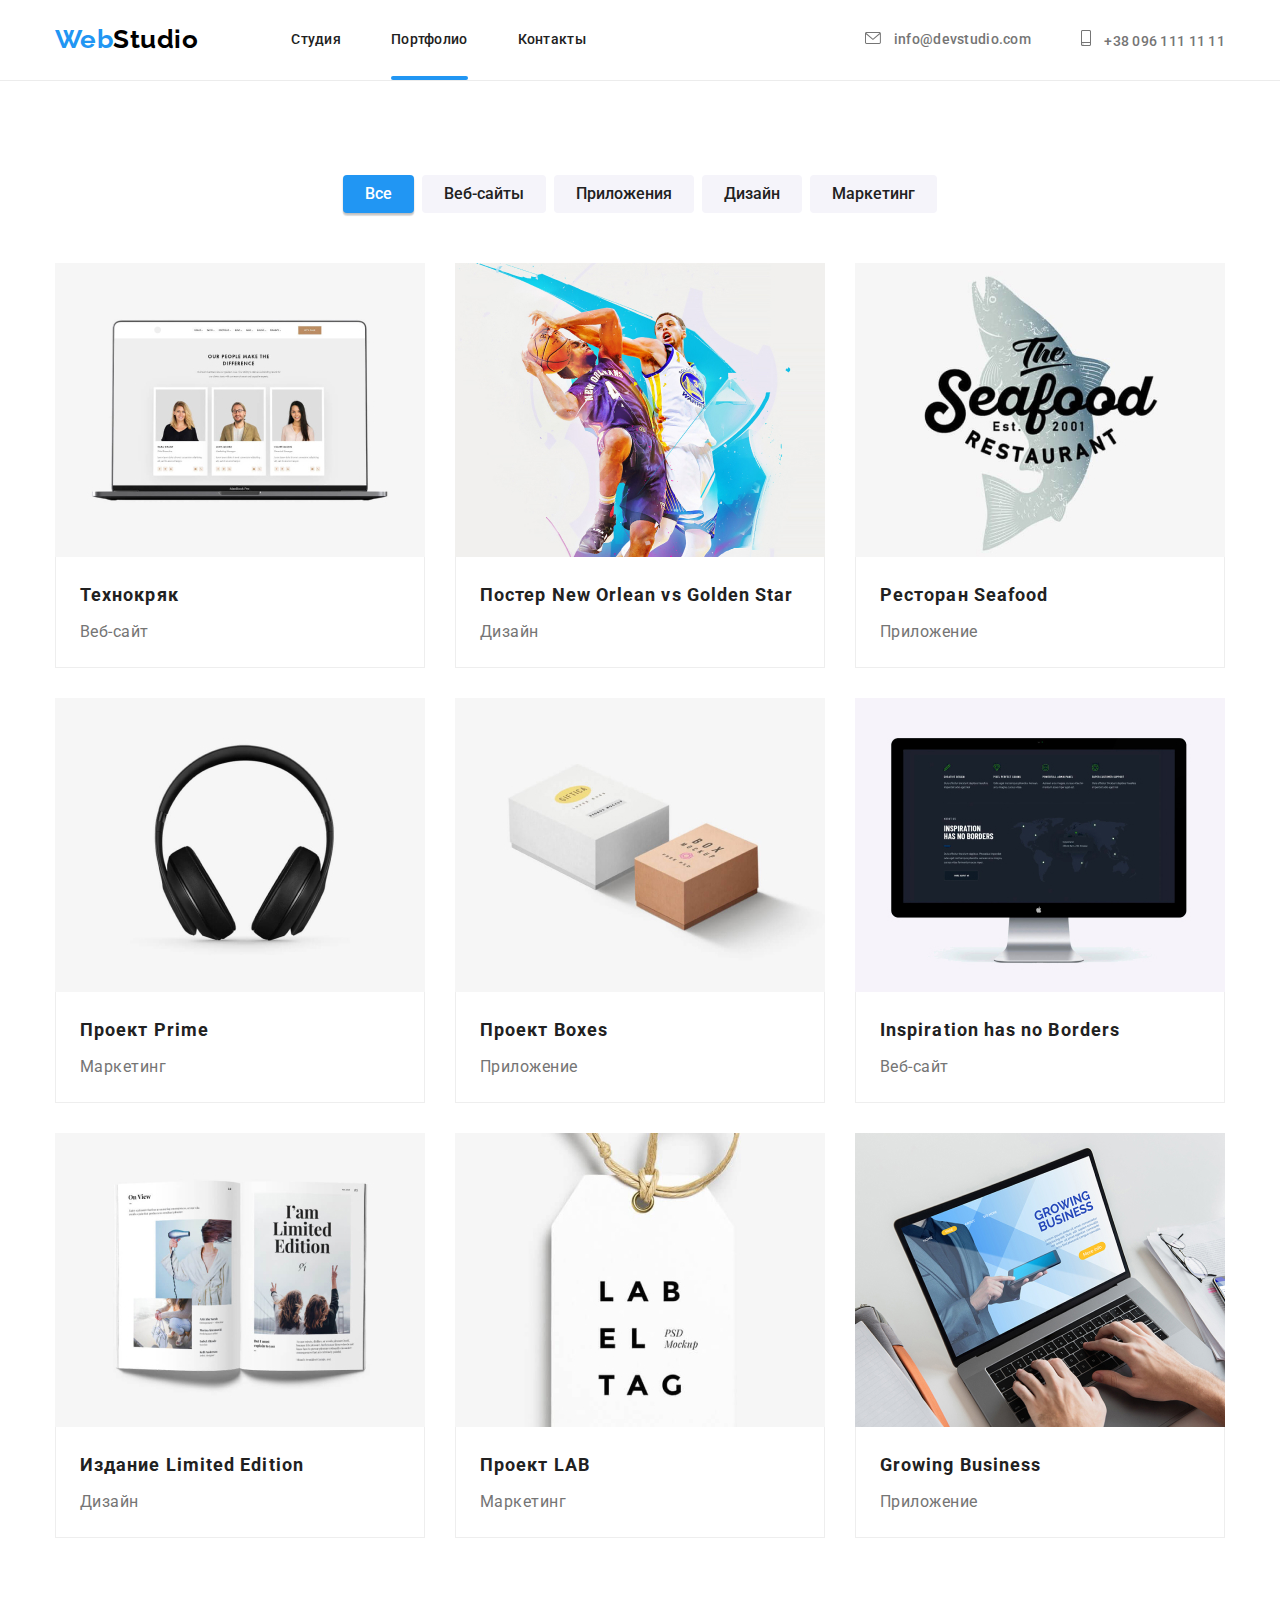
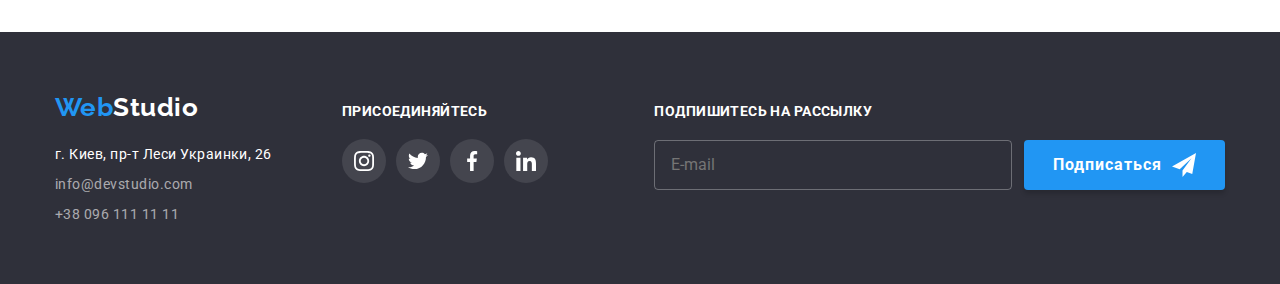
==== commit 5075a255: "Переводит страницу портфолио на препроцесор САСС" ====
--- a/portfolio.html
+++ b/portfolio.html
@@ -4,12 +4,7 @@
     <meta charset="UTF-8" />
     <meta name="viewport" content="width=device-width, initial-scale=1.0" />
     <title>Портфолио</title>
-    <link
-      rel="stylesheet"
-      href="https://cdnjs.cloudflare.com/ajax/libs/modern-normalize/1.0.0/modern-normalize.css"
-      integrity="sha512-Zx6MlUMKSVJoQ+83OwhdILe8cSEsCzfqThJd7J/VA2UrK6Ctj85p+xzqfyuNXE5B1k25uUdmJ2OzItbBy9GHAQ=="
-      crossorigin="anonymous"
-    />
+
     <link rel="preconnect" href="https://fonts.gstatic.com" />
     <link
       href="https://fonts.googleapis.com/css2?family=Raleway:wght@700&family=Roboto:wght@400;500;700;900&display=swap"
--- a/css/main.min.css
+++ b/css/main.min.css
@@ -1 +1 @@
-body{background-color:#fff;color:#757575;font-family:"Roboto",sans-serif;letter-spacing:.03em}ul{list-style:none;margin-top:0;margin-bottom:0;padding:0}a{text-decoration:none;outline:none}p,h3,h2{margin-top:0;margin-bottom:0}img{display:block;max-width:100%;height:auto}.container{width:1200px;margin:0 auto;padding-right:15px;padding-left:15px}.section-title{color:#212121;font-weight:700;font-size:36px;line-height:1.17;text-align:center;letter-spacing:.03em}.header-container{display:flex;align-items:center}.navigation{display:flex;align-items:center}.navigation-logo{color:#2196f3;font-family:"Raleway",sans-serif;font-weight:700;font-size:26px;line-height:1.2;margin-right:93px}.navigation-text{color:#000}.navigation-list{display:flex}.navigation-item:not(:last-child){margin-right:50px}.header-link{padding:32px 0;display:block;transition:color 250ms cubic-bezier(0.4, 0, 0.2, 1)}.header-link{position:relative;color:#212121;font-weight:500;font-size:14px;line-height:1.14;letter-spacing:.02em}.header-link::after{content:"";position:absolute;bottom:0;left:0;display:block;width:100%;height:4px;border-bottom-left-radius:2px;border-bottom-right-radius:2px;border-top-left-radius:2px;border-top-right-radius:2px;background-color:#2196f3;opacity:0;transition:opacity 250ms cubic-bezier(0.4, 0, 0.2, 1)}.navigation-current::after,.header-link:focus::after,.header-link:hover::after{opacity:1}.navigation-current{color:#2196f3}.header-link:hover,.header-link:focus{cursor:pointer;color:#2196f3}.contacts{display:flex;margin-left:auto;margin-right:0;align-items:center}.contacts-item{display:flex;align-items:center}.contacts-icon{margin-right:10px;fill:currentColor}.contacts-link{color:#757575;font-weight:500;font-size:14px;line-height:1.14;letter-spacing:.02em;transition:color 250ms cubic-bezier(0.4, 0, 0.2, 1)}.mail{margin-left:auto;margin-right:50px}.tel{margin-right:0;margin-left:0}.contacts-link:hover,.contacts-link:focus{cursor:pointer;color:#2196f3}.hero{background-color:#c4c4c4;color:#fff}.hero-bg-img{max-width:1600px;height:600px;background-image:linear-gradient(to right, rgba(47, 48, 58, 0.4), rgba(47, 48, 58, 0.4)),url("../images/hero/hero-bg-img.jpg");margin-right:auto;margin-left:auto}.hero-container{text-align:center;padding-top:200px;padding-bottom:200px}.hero-title{font-weight:900;font-size:44px;line-height:1.36;letter-spacing:.06em;text-transform:uppercase;margin:0 auto;width:696px}.hero-button{width:200px;height:50px;border-radius:4px;border:none;cursor:pointer;margin-top:30px;background-color:#2196f3;color:#fff;font-family:inherit;font-weight:700;font-size:16px;line-height:1.87;letter-spacing:.06em}.backdrop{position:fixed;top:0;left:0;width:100%;height:100%;background-color:rgba(0,0,0,.2);transition:opacity 250ms cubic-bezier(0.4, 0, 0.2, 1)}.modal{position:absolute;display:flex;flex-direction:column;align-items:center;padding-bottom:40px;width:528px;left:50%;top:50%;transform:translate(-50%, -50%);background-color:#fff;box-shadow:0px 1px 3px rgba(0,0,0,.12),0px 1px 1px rgba(0,0,0,.14),0px 2px 1px rgba(0,0,0,.2);border-radius:4px}.modal-close{margin-top:8px;margin-right:8px;margin-left:auto;cursor:pointer;height:30px;width:30px;border-radius:50%;border:1px solid rgba(0,0,0,.1);background-color:#fff;transition:color 250ms cubic-bezier(0.4, 0, 0.2, 1)}.modal-close:hover,.modal-close:focus{color:#2196f3}.modal-title{margin-top:2px;font-weight:700;font-size:20px;line-height:1.15;letter-spacing:.03em;color:#212121}.modal-form{width:448px;margin-top:12px}.modal-form .item:not(:last-child){margin-bottom:12px}.form-name{display:block;font-weight:400;font-size:12px;line-height:1.17;letter-spacing:.01em;color:#757575}.icon-position{position:relative;margin-top:4px}.modal-icon{position:absolute;left:14px;top:50%;transform:translateY(-50%);transition:fill 250ms cubic-bezier(0.4, 0, 0.2, 1)}.modal-input{display:block;width:100%;border:1px solid rgba(33,33,33,.2);border-radius:4px;padding-top:10px;padding-bottom:10px;padding-left:42px;transition:border 250ms cubic-bezier(0.4, 0, 0.2, 1)}.item:focus-within .modal-input,.item:focus-within .modal-icon,.item:hover .modal-input,.item:hover .modal-icon{cursor:pointer;border-color:#2196f3;fill:#2196f3}.textarea::-moz-placeholder{font-size:12px;line-height:1.167;letter-spacing:.01em;color:rgba(117,117,117,.5)}.textarea:-ms-input-placeholder{font-size:12px;line-height:1.167;letter-spacing:.01em;color:rgba(117,117,117,.5)}.textarea::placeholder{font-size:12px;line-height:1.167;letter-spacing:.01em;color:rgba(117,117,117,.5)}.textarea{display:block;padding:11px 16px;resize:none;width:100%;border:1px solid rgba(33,33,33,.2);border-radius:4px}.checkbox-btn .form-name{font-weight:400;font-size:14px;line-height:1.7;letter-spacing:.03em;color:#757575}.modal-link{color:#2196f3;text-decoration:underline}.ghost-icon::before{content:"";display:inline-flex;margin-right:8.38px;background-image:url(../images/icons/checkbox.svg);width:16px;height:15px}.checkbox:checked+.ghost-icon::before{background-image:url(../images/icons/checkbox-check.svg)}.checkbox-btn{display:flex;flex-direction:column;align-items:center;margin-top:20px}.modal-button{margin-top:30px;background-color:#2196f3;box-shadow:0px 4px 4px rgba(0,0,0,.15);border-radius:4px;border:none}.modal-button-text{display:block;font-weight:700;font-size:16px;line-height:1.87;text-align:center;letter-spacing:.06em;color:#fff;padding:10px 55px}.is-hidden{opacity:0;pointer-events:none}.visually-hidden{position:absolute;clip:rect(0 0 0 0);width:1px;height:1px;margin:-1px}.features{padding-top:96px}.features-list{display:flex;text-align:left}.features-item::before{content:"";display:inline-block;background-color:#f5f4fa;width:270px;height:120px;margin-bottom:30px;border-radius:4px;background-position:50% 50%;background-repeat:no-repeat;background-size:70px 70px}.features-list .antena::before{background-image:url("../images/icons/antena.svg")}.features-list .clock::before{background-image:url("../images/icons/clock.svg")}.features-list .diagram::before{background-image:url("../images/icons/diagram.svg")}.features-list .astronaut::before{background-image:url("../images/icons/astronaut.svg")}.features-item:not(:last-child){margin-right:30px}.features-title{color:#212121;font-weight:700;font-size:14px;line-height:1.14;text-transform:uppercase}.features-text{font-weight:400;font-size:14px;line-height:1.71;margin-top:10px}.occupation{padding-top:94px;padding-bottom:94px}.occupation-list{display:flex;margin-top:50px}.occupation-item{position:relative;width:370px}.occupation-text{font-weight:bold;font-size:14px;line-height:1.14;text-align:center;letter-spacing:.03em;text-transform:uppercase;color:#fff}.occupation-overlay{position:absolute;left:0;bottom:0;width:100%;padding-top:27px;padding-bottom:27px;background-color:rgba(47,48,58,.8)}.occupation-item:not(:last-child){margin-right:30px}.team{background-color:#f5f4fa;padding-top:94px;padding-bottom:94px}.team-list{display:flex;justify-content:space-around;margin-top:50px}.team-item{background-color:#fff;border-radius:0 0 4px 4px;box-shadow:0px 1px 3px rgba(0,0,0,.12),0px 1px 1px rgba(0,0,0,.14),0px 2px 1px rgba(0,0,0,.2)}.team-item:not(:last-child){margin-right:30px}.team-title{color:#212121;font-weight:500;font-size:16px;line-height:1.9;text-align:center;margin-top:30px;height:19px}.team-position{font-weight:400;font-size:16px;line-height:1.9;text-align:center;margin-top:10px;margin-bottom:16px;height:19px}.social{margin-left:32px;margin-right:32px;margin-bottom:30px}.social{display:flex;padding:0}.social-item:not(:last-child){margin-right:10px}.social-link{display:inline-flex;align-items:center;justify-content:center;padding:0;border:none;height:44px;width:44px;border-radius:50%;background-color:#fff;color:#afb1b8;transition:all 250ms cubic-bezier(0.4, 0, 0.2, 1)}.social-icon{fill:currentColor}.social-link:hover,.social-link:focus{background-color:#2196f3;color:#fff}.clients{padding-top:94px;padding-bottom:94px}.clients-list{display:flex;margin-top:50px}.clients-item{display:flex}.clients-link{border:1px solid #afb1b8;border-radius:4px;width:170px;height:90px;display:inline-flex;align-items:center;justify-content:center;color:#afb1b8;transition:all 250ms cubic-bezier(0.4, 0, 0.2, 1)}.clients-icon{fill:currentColor}.clients-link:hover,.clients-link:focus{color:#2196f3;border-color:#2196f3}.clients-item:not(:last-child){margin-right:30px}.footer{background-color:#2f303a;padding-top:60px;padding-bottom:60px}.footer-container{display:flex;align-items:baseline}.adress-box{display:flex;flex-direction:column;align-items:flex-start}.footer-logo{color:#2196f3;font-family:"Raleway",sans-serif;font-weight:700;font-size:26px;line-height:1.2}.f-studio{color:#fff}.adress{display:flex;flex-direction:column;align-items:flex-start;color:#fff;font-style:normal;font-weight:400;font-size:14px;line-height:1.71;margin-top:20px}.adress-item{height:21px}.adress-item:not(:first-child){margin-top:9px}.adress-link{color:rgba(255,255,255,.6);font-weight:400;font-size:14px;line-height:1.71}.links{margin-left:70px}.links-text{text-transform:uppercase;color:#fff;font-style:normal;font-weight:700;font-size:14px;line-height:1.14;letter-spacing:.03em}.links-list{display:flex;margin-top:20px}.links-item:not(:last-child){margin-right:10px}.links-link{display:inline-flex;align-items:center;justify-content:center;padding:0;border:none;height:44px;width:44px;border-radius:50%;background-color:rgba(255,255,255,.1);color:#fff;transition:all 250ms cubic-bezier(0.4, 0, 0.2, 1)}.links-icon{fill:currentColor}.links-link:hover,.links-link:focus{background-color:#2196f3}.spam{display:flex;margin-right:0;margin-left:auto}.spam-position{width:358px;margin-right:12px}.spam-input{padding-left:16px;height:50px;width:100%;border:1px solid rgba(255,255,255,.3);border-radius:4px;margin-top:20px;background-color:transparent;color:#fff}.spam-text{font-weight:700;font-size:14px;line-height:1.14;letter-spacing:.03em;text-transform:uppercase;color:#fff}.spam-container{display:flex}.spam-button{display:flex;align-items:center;text-align:center;border-radius:4px;border:none;cursor:pointer;padding:10px 29px;background-color:#2196f3;color:#fff;box-shadow:0px 4px 4px rgba(0,0,0,.15);align-self:flex-end}.spam-button .text{display:block;text-transform:none;font-weight:700;font-size:16px;line-height:1.87;letter-spacing:.06em}.spam-icon{fill:currentColor;margin-left:10px}.header-line{border-bottom:1px solid #ececec}.portfolio{padding-top:94px;padding-bottom:94px}.filter{display:flex;justify-content:center;margin-bottom:50px}.filter-button{background-color:#f5f4fa;color:#212121;font-weight:500;font-size:16px;line-height:1.62;cursor:pointer;padding:6px 22px;border:none;border-radius:4px;text-align:center;transition:all 250ms cubic-bezier(0.4, 0, 0.2, 1)}.filter-item:not(:last-child){margin-right:8px}.filter .current,.filter-button:hover,.filter-button:focus{background-color:#2196f3;color:#fff;box-shadow:0px 2px 2px 0px rgba(0,0,0,.12),0px 1px 2px 0px rgba(0,0,0,.08),0px 3px 1px 0px rgba(0,0,0,.1)}.portfolio-list{display:flex;flex-wrap:wrap;margin-right:-30px;margin-top:-30px}.portfolio-item{text-align:left;margin-right:30px;margin-top:30px;flex-basis:calc(100% / 3 - 30px)}.portfolio-link{display:block;transition:box-shadow 250ms cubic-bezier(0.4, 0, 0.2, 1)}.portfolio-image{position:relative;overflow:hidden}.portfolio-text{font-weight:400;font-size:18px;line-height:1.56;letter-spacing:.03em;color:#fff;text-align:left}.portfolio-overlay{position:absolute;display:flex;width:100%;height:294px;background:rgba(33,150,243,.9);padding-right:24px;padding-left:24px;transition:transform 250ms cubic-bezier(0.4, 0, 0.2, 1);align-items:center}.portfolio-link:focus .portfolio-overlay,.portfolio-link:hover .portfolio-overlay{transform:translateY(-100%)}.portfolio-link:hover,.portfolio-link:focus{box-shadow:1px 4px 6px 0px rgba(0,0,0,.16),0px 4px 4px 0px rgba(0,0,0,.06),0px 1px 1px 0px rgba(0,0,0,.12)}.portfolio-description{border-right:1px solid #eee;border-bottom:1px solid #eee;border-left:1px solid #eee;padding:20px 24px}.portfolio-title{color:#212121;font-weight:700;font-size:18px;line-height:2;letter-spacing:.06em}.portfolio-index{color:#757575;font-weight:400;font-size:16px;line-height:1.87;display:inline-block;margin-top:4px}/*# sourceMappingURL=main.min.css.map */+/*! modern-normalize v1.0.0 | MIT License | https://github.com/sindresorhus/modern-normalize */*,*::before,*::after{box-sizing:border-box}:root{-moz-tab-size:4;-o-tab-size:4;tab-size:4}html{line-height:1.15;-webkit-text-size-adjust:100%}body{margin:0}body{font-family:system-ui,-apple-system,"Segoe UI",Roboto,Helvetica,Arial,sans-serif,"Apple Color Emoji","Segoe UI Emoji"}hr{height:0;color:inherit}abbr[title]{-webkit-text-decoration:underline dotted;text-decoration:underline dotted}b,strong{font-weight:bolder}code,kbd,samp,pre{font-family:ui-monospace,SFMono-Regular,Consolas,"Liberation Mono",Menlo,monospace;font-size:1em}small{font-size:80%}sub,sup{font-size:75%;line-height:0;position:relative;vertical-align:baseline}sub{bottom:-0.25em}sup{top:-0.5em}table{text-indent:0;border-color:inherit}button,input,optgroup,select,textarea{font-family:inherit;font-size:100%;line-height:1.15;margin:0}button,select{text-transform:none}button,[type=button],[type=reset],[type=submit]{-webkit-appearance:button}::-moz-focus-inner{border-style:none;padding:0}:-moz-focusring{outline:1px dotted ButtonText}:-moz-ui-invalid{box-shadow:none}legend{padding:0}progress{vertical-align:baseline}::-webkit-inner-spin-button,::-webkit-outer-spin-button{height:auto}[type=search]{-webkit-appearance:textfield;outline-offset:-2px}::-webkit-search-decoration{-webkit-appearance:none}::-webkit-file-upload-button{-webkit-appearance:button;font:inherit}summary{display:list-item}body{background-color:#fff;color:#757575;font-family:"Roboto",sans-serif;letter-spacing:.03em}ul{list-style:none;margin-top:0;margin-bottom:0;padding:0}a{text-decoration:none;outline:none}p,h3,h2{margin-top:0;margin-bottom:0}img{display:block;max-width:100%;height:auto}.container{width:1200px;margin:0 auto;padding-right:15px;padding-left:15px}.section-title{color:#212121;font-weight:700;font-size:36px;line-height:1.17;text-align:center;letter-spacing:.03em}.navigation{display:flex;align-items:center}.navigation-logo{color:#2196f3;font-family:"Raleway",sans-serif;font-weight:700;font-size:26px;line-height:1.2;margin-right:93px}.navigation-text{color:#000}.navigation-list{display:flex}.navigation-item:not(:last-child){margin-right:50px}.navigation-current{color:#2196f3}.header-container{display:flex;align-items:center}.header-link{padding:32px 0;display:block;transition:color 250ms cubic-bezier(0.4, 0, 0.2, 1);position:relative;color:#212121;font-weight:500;font-size:14px;line-height:1.14;letter-spacing:.02em}.header-link::after{content:"";position:absolute;bottom:0;left:0;display:block;width:100%;height:4px;border-bottom-left-radius:2px;border-bottom-right-radius:2px;border-top-left-radius:2px;border-top-right-radius:2px;background-color:#2196f3;opacity:0;transition:opacity 250ms cubic-bezier(0.4, 0, 0.2, 1)}.header-link:hover,.header-link:focus{cursor:pointer;color:#2196f3}.header-link:focus::after,.header-link:hover::after{opacity:1}.navigation-current::after{opacity:1}.contacts{display:flex;margin-left:auto;margin-right:0;align-items:center}.contacts-item{display:flex;align-items:center}.contacts-icon{margin-right:10px;fill:currentColor}.contacts-link{color:#757575;font-weight:500;font-size:14px;line-height:1.14;letter-spacing:.02em;transition:color 250ms cubic-bezier(0.4, 0, 0.2, 1)}.contacts-link:hover,.contacts-link:focus{cursor:pointer;color:#2196f3}.mail{margin-left:auto;margin-right:50px}.tel{margin-right:0;margin-left:0}.header-line{border-bottom:1px solid #ececec}.hero{background-color:#c4c4c4;color:#fff}.hero-bg-img{max-width:1600px;height:600px;background-image:linear-gradient(to right, rgba(47, 48, 58, 0.4), rgba(47, 48, 58, 0.4)),url("../images/hero/hero-bg-img.jpg");margin-right:auto;margin-left:auto}.hero-container{text-align:center;padding-top:200px;padding-bottom:200px}.hero-title{font-weight:900;font-size:44px;line-height:1.36;letter-spacing:.06em;text-transform:uppercase;margin:0 auto;width:696px}.hero-button{width:200px;height:50px;border-radius:4px;border:none;cursor:pointer;margin-top:30px;background-color:#2196f3;color:#fff;font-family:inherit;font-weight:700;font-size:16px;line-height:1.87;letter-spacing:.06em}.backdrop{position:fixed;top:0;left:0;width:100%;height:100%;background-color:rgba(0,0,0,.2);transition:opacity 250ms cubic-bezier(0.4, 0, 0.2, 1)}.modal{position:absolute;display:flex;flex-direction:column;align-items:center;padding-bottom:40px;width:528px;left:50%;top:50%;transform:translate(-50%, -50%);background-color:#fff;box-shadow:0px 1px 3px rgba(0,0,0,.12),0px 1px 1px rgba(0,0,0,.14),0px 2px 1px rgba(0,0,0,.2);border-radius:4px}.modal-close{margin-top:8px;margin-right:8px;margin-left:auto;cursor:pointer;height:30px;width:30px;border-radius:50%;border:1px solid rgba(0,0,0,.1);background-color:#fff;transition:color 250ms cubic-bezier(0.4, 0, 0.2, 1)}.modal-close:hover,.modal-close:focus{color:#2196f3}.modal-title{margin-top:2px;font-weight:700;font-size:20px;line-height:1.15;letter-spacing:.03em;color:#212121}.modal-form{width:448px;margin-top:12px}.modal-form .item:not(:last-child){margin-bottom:12px}.modal-icon{position:absolute;left:14px;top:50%;transform:translateY(-50%);transition:fill 250ms cubic-bezier(0.4, 0, 0.2, 1)}.modal-input{display:block;width:100%;border:1px solid rgba(33,33,33,.2);border-radius:4px;padding-top:10px;padding-bottom:10px;padding-left:42px;transition:border 250ms cubic-bezier(0.4, 0, 0.2, 1)}.modal-link{color:#2196f3;text-decoration:underline}.modal-button{margin-top:30px;background-color:#2196f3;box-shadow:0px 4px 4px rgba(0,0,0,.15);border-radius:4px;border:none}.modal-button-text{display:block;font-weight:700;font-size:16px;line-height:1.87;text-align:center;letter-spacing:.06em;color:#fff;padding:10px 55px}.item:focus-within .modal-input,.item:focus-within .modal-icon,.item:hover .modal-input,.item:hover .modal-icon{cursor:pointer;border-color:#2196f3;fill:#2196f3}.form-name{display:block;font-weight:400;font-size:12px;line-height:1.17;letter-spacing:.01em;color:#757575}.icon-position{position:relative;margin-top:4px}.textarea{display:block;padding:11px 16px;resize:none;width:100%;border:1px solid rgba(33,33,33,.2);border-radius:4px}.textarea::-moz-placeholder{font-size:12px;line-height:1.167;letter-spacing:.01em;color:rgba(117,117,117,.5)}.textarea:-ms-input-placeholder{font-size:12px;line-height:1.167;letter-spacing:.01em;color:rgba(117,117,117,.5)}.textarea::placeholder{font-size:12px;line-height:1.167;letter-spacing:.01em;color:rgba(117,117,117,.5)}.checkbox-btn{display:flex;flex-direction:column;align-items:center;margin-top:20px}.checkbox-btn .form-name{font-weight:400;font-size:14px;line-height:1.7;letter-spacing:.03em;color:#757575}.checkbox:checked+.ghost-icon::before{background-image:url(../images/icons/checkbox-check.svg)}.ghost-icon::before{content:"";display:inline-flex;margin-right:8.38px;background-image:url(../images/icons/checkbox.svg);width:16px;height:15px}.is-hidden{opacity:0;pointer-events:none}.visually-hidden{position:absolute;clip:rect(0 0 0 0);width:1px;height:1px;margin:-1px}.features{padding-top:96px}.features-title{color:#212121;font-weight:700;font-size:14px;line-height:1.14;text-transform:uppercase}.features-text{font-weight:400;font-size:14px;line-height:1.71;margin-top:10px}.features-item:not(:last-child){margin-right:30px}.features-item::before{content:"";display:inline-block;background-color:#f5f4fa;width:270px;height:120px;margin-bottom:30px;border-radius:4px;background-position:50% 50%;background-repeat:no-repeat;background-size:70px 70px}.features-list{display:flex;text-align:left}.features-list .antena::before{background-image:url("../images/icons/antena.svg")}.features-list .clock::before{background-image:url("../images/icons/clock.svg")}.features-list .diagram::before{background-image:url("../images/icons/diagram.svg")}.features-list .astronaut::before{background-image:url("../images/icons/astronaut.svg")}.occupation{padding-top:94px;padding-bottom:94px}.occupation-list{display:flex;margin-top:50px}.occupation-item{position:relative;width:370px}.occupation-text{font-weight:bold;font-size:14px;line-height:1.14;text-align:center;letter-spacing:.03em;text-transform:uppercase;color:#fff}.occupation-overlay{position:absolute;left:0;bottom:0;width:100%;padding-top:27px;padding-bottom:27px;background-color:rgba(47,48,58,.8)}.occupation-item:not(:last-child){margin-right:30px}.team{background-color:#f5f4fa;padding-top:94px;padding-bottom:94px}.team-list{display:flex;justify-content:space-around;margin-top:50px}.team-item{background-color:#fff;border-radius:0 0 4px 4px;box-shadow:0px 1px 3px rgba(0,0,0,.12),0px 1px 1px rgba(0,0,0,.14),0px 2px 1px rgba(0,0,0,.2)}.team-item:not(:last-child){margin-right:30px}.team-title{color:#212121;font-weight:500;font-size:16px;line-height:1.9;text-align:center;margin-top:30px;height:19px}.team-position{font-weight:400;font-size:16px;line-height:1.9;text-align:center;margin-top:10px;margin-bottom:16px;height:19px}.social{margin-left:32px;margin-right:32px;margin-bottom:30px;display:flex;padding:0}.social-item:not(:last-child){margin-right:10px}.social-link{display:inline-flex;align-items:center;justify-content:center;padding:0;border:none;height:44px;width:44px;border-radius:50%;background-color:#fff;color:#afb1b8;transition:all 250ms cubic-bezier(0.4, 0, 0.2, 1)}.social-icon{fill:currentColor}.social-link:hover,.social-link:focus{background-color:#2196f3;color:#fff}.clients{padding-top:94px;padding-bottom:94px}.clients-list{display:flex;margin-top:50px}.clients-item{display:flex}.clients-link{border:1px solid #afb1b8;border-radius:4px;width:170px;height:90px;display:inline-flex;align-items:center;justify-content:center;color:#afb1b8;transition:all 250ms cubic-bezier(0.4, 0, 0.2, 1)}.clients-icon{fill:currentColor}.clients-link:hover,.clients-link:focus{color:#2196f3;border-color:#2196f3}.clients-item:not(:last-child){margin-right:30px}.footer{background-color:#2f303a;padding-top:60px;padding-bottom:60px}.footer-container{display:flex;align-items:baseline}.footer-logo{color:#2196f3;font-family:"Raleway",sans-serif;font-weight:700;font-size:26px;line-height:1.2}.f-studio{color:#fff}.adress{display:flex;flex-direction:column;align-items:flex-start;color:#fff;font-style:normal;font-weight:400;font-size:14px;line-height:1.71;margin-top:20px}.adress-item{height:21px}.adress-box{display:flex;flex-direction:column;align-items:flex-start}.adress-item:not(:first-child){margin-top:9px}.adress-link{color:rgba(255,255,255,.6);font-weight:400;font-size:14px;line-height:1.71}.links{margin-left:70px}.links-text{text-transform:uppercase;color:#fff;font-style:normal;font-weight:700;font-size:14px;line-height:1.14;letter-spacing:.03em}.links-list{display:flex;margin-top:20px}.links-item:not(:last-child){margin-right:10px}.links-link{display:inline-flex;align-items:center;justify-content:center;padding:0;border:none;height:44px;width:44px;border-radius:50%;background-color:rgba(255,255,255,.1);color:#fff;transition:all 250ms cubic-bezier(0.4, 0, 0.2, 1)}.links-icon{fill:currentColor}.links-link:hover,.links-link:focus{background-color:#2196f3}.spam{display:flex;margin-right:0;margin-left:auto}.spam-position{width:358px;margin-right:12px}.spam-input{padding-left:16px;height:50px;width:100%;border:1px solid rgba(255,255,255,.3);border-radius:4px;margin-top:20px;background-color:transparent;color:#fff}.spam-text{font-weight:700;font-size:14px;line-height:1.14;letter-spacing:.03em;text-transform:uppercase;color:#fff}.spam-container{display:flex}.spam-button{display:flex;align-items:center;text-align:center;border-radius:4px;border:none;cursor:pointer;padding:10px 29px;background-color:#2196f3;color:#fff;box-shadow:0px 4px 4px rgba(0,0,0,.15);align-self:flex-end}.spam-button .text{display:block;text-transform:none;font-weight:700;font-size:16px;line-height:1.87;letter-spacing:.06em}.spam-icon{fill:currentColor;margin-left:10px}.filter{display:flex;justify-content:center;margin-bottom:50px}.filter-button{background-color:#f5f4fa;color:#212121;font-weight:500;font-size:16px;line-height:1.62;cursor:pointer;padding:6px 22px;border:none;border-radius:4px;text-align:center;transition:all 250ms cubic-bezier(0.4, 0, 0.2, 1)}.filter-item:not(:last-child){margin-right:8px}.filter .current,.filter-button:hover,.filter-button:focus{background-color:#2196f3;color:#fff;box-shadow:0px 2px 2px 0px rgba(0,0,0,.12),0px 1px 2px 0px rgba(0,0,0,.08),0px 3px 1px 0px rgba(0,0,0,.1)}.portfolio{padding-top:94px;padding-bottom:94px}.portfolio-list{display:flex;flex-wrap:wrap;margin-right:-30px;margin-top:-30px}.portfolio-item{text-align:left;margin-right:30px;margin-top:30px;flex-basis:calc(100% / 3 - 30px)}.portfolio-image{position:relative;overflow:hidden}.portfolio-text{font-weight:400;font-size:18px;line-height:1.56;letter-spacing:.03em;color:#fff;text-align:left}.portfolio-overlay{position:absolute;display:flex;width:100%;height:294px;background:rgba(33,150,243,.9);padding-right:24px;padding-left:24px;transition:transform 250ms cubic-bezier(0.4, 0, 0.2, 1);align-items:center}.portfolio-description{border-right:1px solid #eee;border-bottom:1px solid #eee;border-left:1px solid #eee;padding:20px 24px}.portfolio-title{color:#212121;font-weight:700;font-size:18px;line-height:2;letter-spacing:.06em}.portfolio-index{color:#757575;font-weight:400;font-size:16px;line-height:1.87;display:inline-block;margin-top:4px}.portfolio-link{display:block;transition:box-shadow 250ms cubic-bezier(0.4, 0, 0.2, 1)}.portfolio-link:focus .portfolio-overlay,.portfolio-link:hover .portfolio-overlay{transform:translateY(-100%)}.portfolio-link:hover,.portfolio-link:focus{box-shadow:1px 4px 6px 0px rgba(0,0,0,.16),0px 4px 4px 0px rgba(0,0,0,.06),0px 1px 1px 0px rgba(0,0,0,.12)}/*# sourceMappingURL=main.min.css.map */